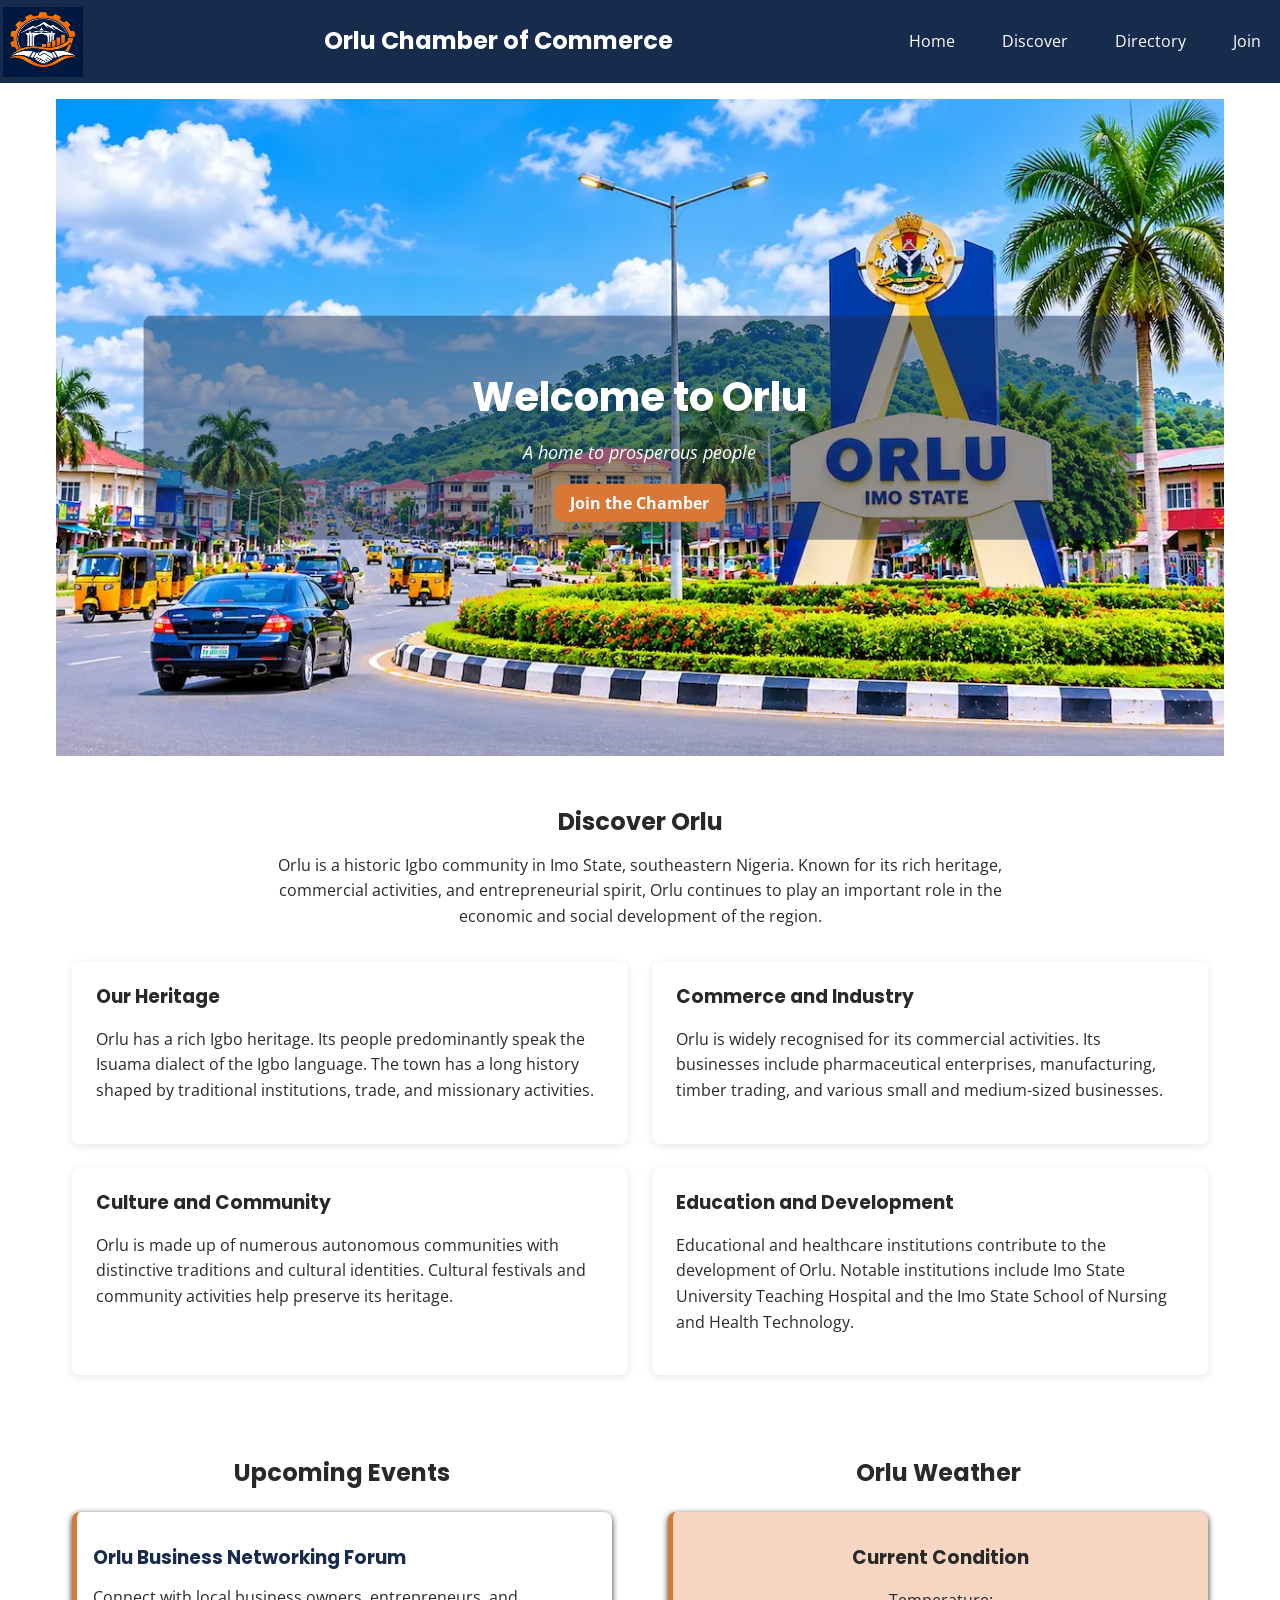
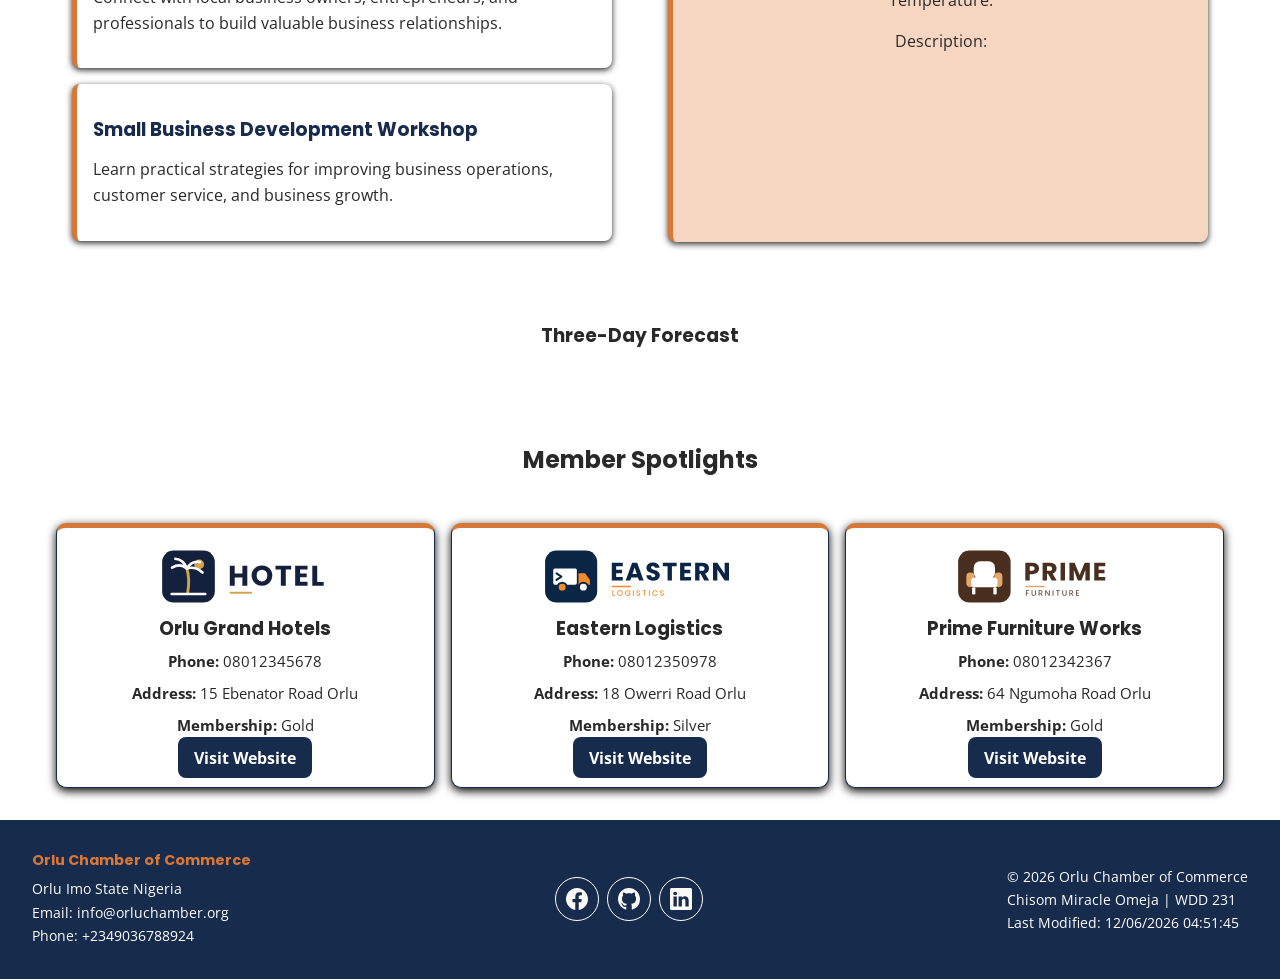
==== chamber/index.html @ d93dd137 "home page - Chamber of Commerce" ====
<!DOCTYPE html>
<html lang="en">

<head>
    <meta charset="UTF-8">
    <meta name="viewport" content="width=device-width, initial-scale=1.0">

    <title>Orlu Chamber of Commerce | Business Directory</title>

    <meta name="description"
        content="Explore the Orlu Chamber of Commerce business directory to discover local businesses, services and business opportunities in Orlu, Imo State, Nigeria.">

    <meta name="author" content="Chisom Miracle Omeja">

    <link rel="icon" href="favicon.ico">

    <meta property="og:title" content="Orlu Chamber of Commerce | Business Directory">
    <meta property="og:description"
        content="Discover businesses, services and business opportunities in Orlu, Imo State, Nigeria.">
    <meta property="og:image" content="https://miraclechisomomeja-lgtm.github.io/wdd231/chamber/images/og-image.jpg">
    <meta property="og:url" content="https://miraclechisomomeja-lgtm.github.io/wdd231/chamber/directory.html">
    <meta property="og:type" content="website">


    <link rel="preconnect" href="https://fonts.googleapis.com">
    <link rel="preconnect" href="https://fonts.gstatic.com" crossorigin>
    <link
        href="https://fonts.googleapis.com/css2?family=Open+Sans:wght@400;700&family=Poppins:wght@600;700&display=swap"
        rel="stylesheet">


    <link rel="stylesheet" href="styles/normalize.css">
    <link rel="stylesheet" href="styles/small.css">
    <link rel="stylesheet" href="styles/larger.css">
    <script src="scripts/last-modified.js" defer></script>
    <script src="scripts/navigation.js" defer></script>
    <script src="scripts/weather.js" defer></script>
    <script src="scripts/spotlights.js" defer></script>
</head>

<body>
    <header>
        <img src="images/logo.webp" alt="Site logo" width="80" height="70">

        <p class="site-name">Orlu Chamber of Commerce</p>
        <button id="ham-btn" class="hamburger" aria-label="Open navigation menu" aria-expanded="false">
            ☰
        </button>
        <nav id="nav-bar">
            <a href="index.html">Home</a>
            <a href="discovery.html">Discover</a>
            <a href="directory.html">Directory</a>
            <a href="join.html">Join</a>
        </nav>

    </header>


    <main>

        <section id="hero">
            <img src="images/orlu-imo-2.webp" alt="A view of Orlu, Imo State Nigeria">
            <div class="hero-content">
                <h2>Welcome to Orlu</h2>
                <p><em>A home to prosperous people</em></p>
                <a href="join.html">Join the Chamber</a>

            </div>
        </section>

        <section id="discover-orlu">
            <h2>Discover Orlu</h2>

            <p>
                Orlu is a historic Igbo community in Imo State,
                southeastern Nigeria. Known for its rich heritage,
                commercial activities, and entrepreneurial spirit,
                Orlu continues to play an important role in the
                economic and social development of the region.
            </p>

            <div class="community-info">

                <article>
                    <h3>Our Heritage</h3>
                    <p>
                        Orlu has a rich Igbo heritage. Its people
                        predominantly speak the Isuama dialect of
                        the Igbo language. The town has a long
                        history shaped by traditional institutions,
                        trade, and missionary activities.
                    </p>
                </article>

                <article>
                    <h3>Commerce and Industry</h3>
                    <p>
                        Orlu is widely recognised for its commercial
                        activities. Its businesses include
                        pharmaceutical enterprises, manufacturing,
                        timber trading, and various small and
                        medium-sized businesses.
                    </p>
                </article>

                <article>
                    <h3>Culture and Community</h3>
                    <p>
                        Orlu is made up of numerous autonomous
                        communities with distinctive traditions
                        and cultural identities. Cultural festivals
                        and community activities help preserve
                        its heritage.
                    </p>
                </article>

                <article>
                    <h3>Education and Development</h3>
                    <p>
                        Educational and healthcare institutions
                        contribute to the development of Orlu.
                        Notable institutions include Imo State
                        University Teaching Hospital and the
                        Imo State School of Nursing and Health
                        Technology.
                    </p>
                </article>

            </div>
        </section>


        <div class="home-info">
            <section id="events">
                <h2>Upcoming Events</h2>
                <div class="event-container">
                    <article class="event-card">
                        <h3>Orlu Business Networking Forum</h3>
                        <p>Connect with local business owners, entrepreneurs, and
                            professionals to build valuable business relationships.</p>
                    </article>
                    <article class="event-card">
                        <h3>Small Business Development Workshop</h3>
                        <p>Learn practical strategies for improving business operations,
                            customer service, and business growth.</p>
                    </article>
                </div>
            </section>


            <section id="weather">
                <h2>Orlu Weather</h2>
                <div id="current-weather">
                    <h3>Current Condition</h3>
                    <p>Temperature: <span id="current-temp"></span></p>
                    <p>Description: <span id="weather-description"></span></p>
                    <img id="weather-icon" src="" alt="">
                </div>

            </section>

        </div>
        <div id="weather-forecast">
            <h3>Three-Day Forecast</h3>
        </div>

        <section id="spotlights">
            <h2>Member Spotlights</h2>
            <div id="spotlight-container">

            </div>
        </section>
    </main>

    <footer>
        <div class="contact">
            <h2>Orlu Chamber of Commerce</h2>
            <p>Orlu Imo State Nigeria</p>
            <p>Email: info@orluchamber.org</p>
            <p>Phone: +2349036788924</p>

        </div>
        <div class="social">
            <a href="https://m.facebook.com" target="_blank" rel="noopener"><img src="images/facebook.svg"
                    alt="Facebook" width="16" height="16"></a>
            <a href="https://github.com/miraclechisomomeja-lgtm" target="_blank" rel="noopener"><img
                    src="images/github.svg" alt="Github" width="16" height="16"></a>
            <a href="https://www.linkedin.com/in/miraclechisomomeja" target="_blank" rel="noopener"><img
                    src="images/linkedin.svg" alt="Linkedin" width="16" height="16"></a>
        </div>
        <div class="development">
            <p>&copy; <span id="currentyear"></span> Orlu Chamber of Commerce</p>
            <p>Chisom Miracle Omeja | WDD 231</p>
            <p>Last Modified: <span id="lastModified"></span></p>
        </div>

    </footer>
</body>

</html>
---- chamber/styles/small.css ----
:root {
    --primary-color: #172B4D;
    --secondary-color: #D97736;
    --secondary-dark: #A94F18;
    --secondary-light: #f7d6c1;
    --background-color: #ffffff;
    --background-color-2: #ddd;
    --border-color: #ddd;
    --text-color: #292929;
}

* {
    box-sizing: border-box;
}

body {
    font-family: "Open Sans", Arial, sans-serif;
    background-color: var(--background-color);
    color: var(--text-color);
    line-height: 1.6;
}

header {
    display: grid;
    grid-template-columns: 64px 1fr 44px;
    align-items: end;
    padding: 0.2rem;
    background-color: var(--primary-color);
    color: var(--background-color);
    text-align: center;
}

header .site-name {
    margin: 0;
    font-size: 1.5rem;
    font-weight: 700;
    padding: 24px;
}

header img {
    width: 80px;
}

h1,
h2,
h3,
header .site-name {
    font-family: "Poppins", Arial, sans-serif;
    line-height: 1.2;
}

.hamburger {
    display: block;
    background: none;
    padding: 24px 5px;
    border: none;
    color: var(--background-color);
    cursor: pointer;
    font-size: 2rem;
    font-weight: bold;
}

nav a {
    display: block;
    color: var(--background-color);
    text-decoration: none;
    padding: 0.75rem 1rem;
    text-align: center;
    border-radius: 4px;
    transition: background-color 0.3s ease;
}

nav a:hover {
    background-color: var(--secondary-dark);
}

nav {
    display: none;
}

nav.show {
    display: block;
    grid-column: 1/-1;
    width: auto;
    margin: 0;
    padding: 0;
    background-color: var(--primary-color);
    padding: 1rem;

}

nav.show a {
    display: block;
    width: 100%;
    padding: 0.9rem 1.5rem;
    border-radius: 0;
    text-align: left;
}


main {
    max-width: 900px;
    margin: 0 auto;
    padding: 1rem;
}

header,
footer {
    max-width: 100%;
}

main h1 {
    font-size: 1.5rem;
    text-align: center;
    color: var(--primary-color);
}

.menu button {
    background-color: var(--primary-color);
    color: var(--background-color);
    border: none;
    padding: 0.7rem 1.2rem;
    cursor: pointer;
    border-radius: 5px;
    transition: background-color 0.3s ease;
}

.menu {
    display: flex;
    justify-content: center;
    gap: 1rem;
    margin-top: 1rem;
}

.menu button:hover {
    background-color: var(--secondary-dark);
}

.business-card {
    width: 400px;
    background-color: var(--background-color);
    border: 1px solid var(--primary-color);
    border-radius: 10px;
    border-top: 5px solid var(--secondary-color);
    overflow: hidden;
    padding: 1rem;
    margin: 0 auto;
    margin-bottom: 1rem;
    margin-top: 1.5rem;
    text-align: center;
    box-shadow: 0 3px 10px #000;
    transition: transform 0.3s ease, box-shadow 0.3s ease;
}

.business-card h3 {
    color: var(--primary-color);
    margin-top: 0.5rem;

}

.business-card img {
    width: 200px;
    height: auto;
    border-radius: 5px;
    object-fit: contain;
    display: block;
    margin: 0 auto;
}

.business-card p {
    margin: 0.5rem 0;
    text-align: center;
    font-size: 0.95rem;

}


.business-card a {
    background-color: var(--primary-color);
    color: var(--background-color);
    text-decoration: none;
    padding: 0.4rem 1rem;
    border-radius: 8px;
    margin: 0 auto;
    font-weight: 700;

}

.business-card a:hover {
    background-color: var(--secondary-dark);
}

.grid {
    display: grid;
    grid-template-columns: 1fr;
    gap: 1rem;
}

.list {
    display: flex;
    flex-direction: column;
    gap: 0;
}

.list .business-card {
    width: 100%;
    display: grid;
    grid-template-columns: 1.5fr 1.5fr 1fr 1fr;
    align-items: center;
    gap: 1rem;
    padding: 1rem;
    margin: 0;
    margin-top: 2rem;
    border: 1px solid var(--background-color-2);
    border-radius: 0;
    text-align: left;

}

.list .business-card:nth-child(even) {
    background-color: var(--background-color-2);
}

.list .business-image {
    display: none;
}

.list .business-info {
    display: contents;
}

.list .business-info h3,
.list .business-info p,
.list .business-info a {
    margin: 0 auto;
    overflow-wrap: anywhere;
}

footer {
    display: flex;
    flex-direction: column;
    background-color: var(--primary-color);
    color: var(--background-color);
    text-align: center;
    padding: 1.5rem 1rem;
    margin-top: 2rem;
}

footer p,
footer h2 {
    margin: 0;
    font-size: 0.9rem;
    text-align: left;
}

footer h2 {
    color: var(--secondary-color);
    margin-bottom: 0.5rem;
}

.social {
    display: flex;
    justify-content: center;
    column-gap: 8px;
    margin-bottom: 1rem;
    margin: 20px auto;
    border-radius: 5px;
}

.social a {
    display: flex;
    justify-content: center;
    align-items: center;
    border: var(--background-color) solid 1px;
    width: 44px;
    height: 44px;
    border-radius: 22px;
}

.social a:hover {
    background-color: var(--secondary-dark);
}

.social img {
    width: 22px;
    height: 22px;
}


#members-cards {
    min-height: 100vh;
}

#hero {
    position: relative;
    overflow: hidden;
}

#hero img {
    display: block;
    width: 100%;
    height: auto;
    object-fit: cover;
}



.hero-content {
    position: absolute;
    top: 50%;
    left: 50%;
    transform: translate(-50%, -50%);
    width: 85%;
    padding: 1.5rem;
    box-sizing: border-box;
    text-align: center;
    color: var(--background-color);
    background-color: rgba(23, 43, 77, 0.45);
    border-radius: 8px;
}

.hero-content p {
    font-size: 1.1rem;
    margin-bottom: 1.5rem;
}

.hero-content a {
    background-color: var(--secondary-color);
    color: var(--background-color);
    text-decoration: none;
    font-weight: bold;
    padding: .5rem 1rem;
    border-radius: 8px;
}

.hero-content a:hover {
    background-color: var(--secondary-dark);
}

.hero-content h2 {
    font-size: 2.5rem;
    margin-bottom: 0.2rem;
}

#spotlight-container {
    display: grid;
    grid-template-columns: 1fr;
    gap: 1rem;
}

#spotlight-container article {
    background-color: var(--background-color);
    border: 1px solid var(--primary-color);
    border-radius: 10px;
    border-top: 5px solid var(--secondary-color);
    overflow: hidden;
    padding: 1rem;
    margin-bottom: 1rem;
    margin-top: 1.5rem;
    text-align: center;
    box-shadow: 0 3px 10px #000;
    transition: transform 0.3s ease, box-shadow 0.3s ease;
}

#spotlight-container article:hover {
    transform: translateY(-5px);
}

#spotlight-container article p {
    margin: 0.5rem 0;
    text-align: center;
    font-size: 0.95rem;

}

#spotlight-container article h3 {
    margin: 0.5rem 0;
}

#spotlight-container img {
    width: 200px;
    height: auto;
    aspect-ratio: 3 / 1;
    border-radius: 5px;
    object-fit: contain;
    display: block;
    margin: 0 auto;
}

#spotlight-container a {
    display: inline;
    background-color: var(--primary-color);
    color: var(--background-color);
    padding: 0.6rem 1rem;
    margin-top: 0.5rem;
    border-radius: 8px;
    font-weight: 700;
    text-decoration: none;
}

#spotlight-container a:hover {
    background-color: var(--secondary-dark);
}

#events,
#weather,
#spotlight {
    padding: 2rem 1rem;
    margin-bottom: 1rem;
}

#events h2,
#weather h2,
#spotlights h2 {
    text-align: center;
    margin-bottom: 1.5rem;
}

#events article {
    background-color: var(--background-color);
    padding: 1rem;
    border-radius: 8px;
    border-left: 5px solid var(--secondary-color);
    margin-bottom: 1rem;
    box-shadow: 0 2px 6px;
}

#events article h3 {
    color: var(--primary-color);
    margin-bottom: 0.5rem;
}

#weather {
    margin-top: -5.5rem;
}

#current-weather {
    background-color: var(--secondary-light);
    padding: 1rem;
    box-shadow: 0 2px 6px;
    border-left: 5px solid var(--secondary-color);
    border-radius: 8px;
    text-align: center;
    margin-bottom: 1rem;
}

#weather-forecast {
    display: grid;
    grid-template-columns: 1fr;
    gap: 1rem;
    margin-top: -2rem;
}

#weather-forecast h3 {
    text-align: center;
}

#weather-forecast div {
    background-color: var(--background-color);
    padding: 1rem;
    box-shadow: 0 2px 6px;
    border-left: 5px solid var(--secondary-color);
    border-radius: 8px;
    text-align: center;
}

.home-info {
    display: grid;
    grid-template-columns: 1fr;
    gap: 1.5rem;
}

/* Discover Orlu Section */
#discover-orlu {
    padding: 2rem 1rem;
    background-color: var(--background);
}

#discover-orlu > h2 {
    text-align: center;
    color: var(--primary);
    margin-bottom: 1rem;
}

#discover-orlu > p {
    max-width: 800px;
    margin: 0 auto 2rem;
    text-align: center;
    line-height: 1.6;
}

.community-info {
    display: grid;
    grid-template-columns: 1fr;
    gap: 1.5rem;
}

.community-info article {
    background-color: white;
    padding: 1.5rem;
    border-left: 5px solid var(--secondary);
    border-radius: 8px;
    box-shadow: 0 2px 8px rgba(0, 0, 0, 0.1);
}

.community-info h3 {
    color: var(--primary);
    margin-top: 0;
}

.community-info p {
    line-height: 1.6;
}
---- chamber/styles/larger.css ----
@media screen and (min-width: 768px) {

    header {
        grid-template-columns: 64px 1fr;
    }

    nav,
    nav.show {
        grid-column: 1/-1;
        display: flex;
        flex-direction: row;
        justify-content: center;
    }

    .hamburger {
        display: none;
    }

    .grid {
        display: grid;
        grid-template-columns: repeat(2, 1fr);

    }

    main h1 {
        text-align: left;
        font-size: 1.5rem;
    }

    .community-info {
        grid-template-columns: repeat(2, 1fr);
    }

    footer {
        align-items: center;
        flex-direction: row;
        justify-content: space-between;
        padding: 2rem;

    }
}

@media screen and (min-width: 1024px) {

    header,
    main,
    nav,
    footer {
        max-width: 1200px;
        margin: 0 auto;
    }

    .grid {
        display: grid;
        grid-template-columns: repeat(3, 1fr);
    }

    main h1 {
        text-align: left;
        font-size: 1.5rem;
    }


    header {
        display: grid;
        grid-template-columns: 100px 1fr auto;
        align-items: center;
        gap: 15px;

    }

    header img {
        grid-column: 1;
    }

    .site-name {
        grid-column: 2;
        text-align: center;
    }

    nav {
        grid-column: 3;
        display: flex;
        align-items: center;
        justify-self: end;
        gap: 15px;
    }

    .business-card {
        width: 100%;
    }

    #weather-forecast {
        grid-template-columns: repeat(3, 1fr);
        margin-bottom: 5rem;
    }

    #weather-forecast h3 {
        grid-column: 1/4;
    }

    #spotlight-container {
        grid-template-columns: repeat(3, 1fr);
    }


    #weather {
        margin-top: 0;
    }

    #current-weather {
        height: 330px;
    }

    .home-info {
        grid-template-columns: 1fr 1fr;
        align-items: stretch;
        margin-bottom: 2rem;

    }

    .home-info>section {
        height: 100%;
        box-sizing: border-box;
    }

    .community-info {
        grid-template-columns: repeat(2, 1fr);
    }

    header,
    footer {
        max-width: 100%;
    }

    footer {
        align-items: center;
        flex-direction: row;
        justify-content: space-between;
        padding: 2rem;

    }
}

@media screen and (min-width: 1440px) {

    main {
        max-width: 1300px;
    }
}
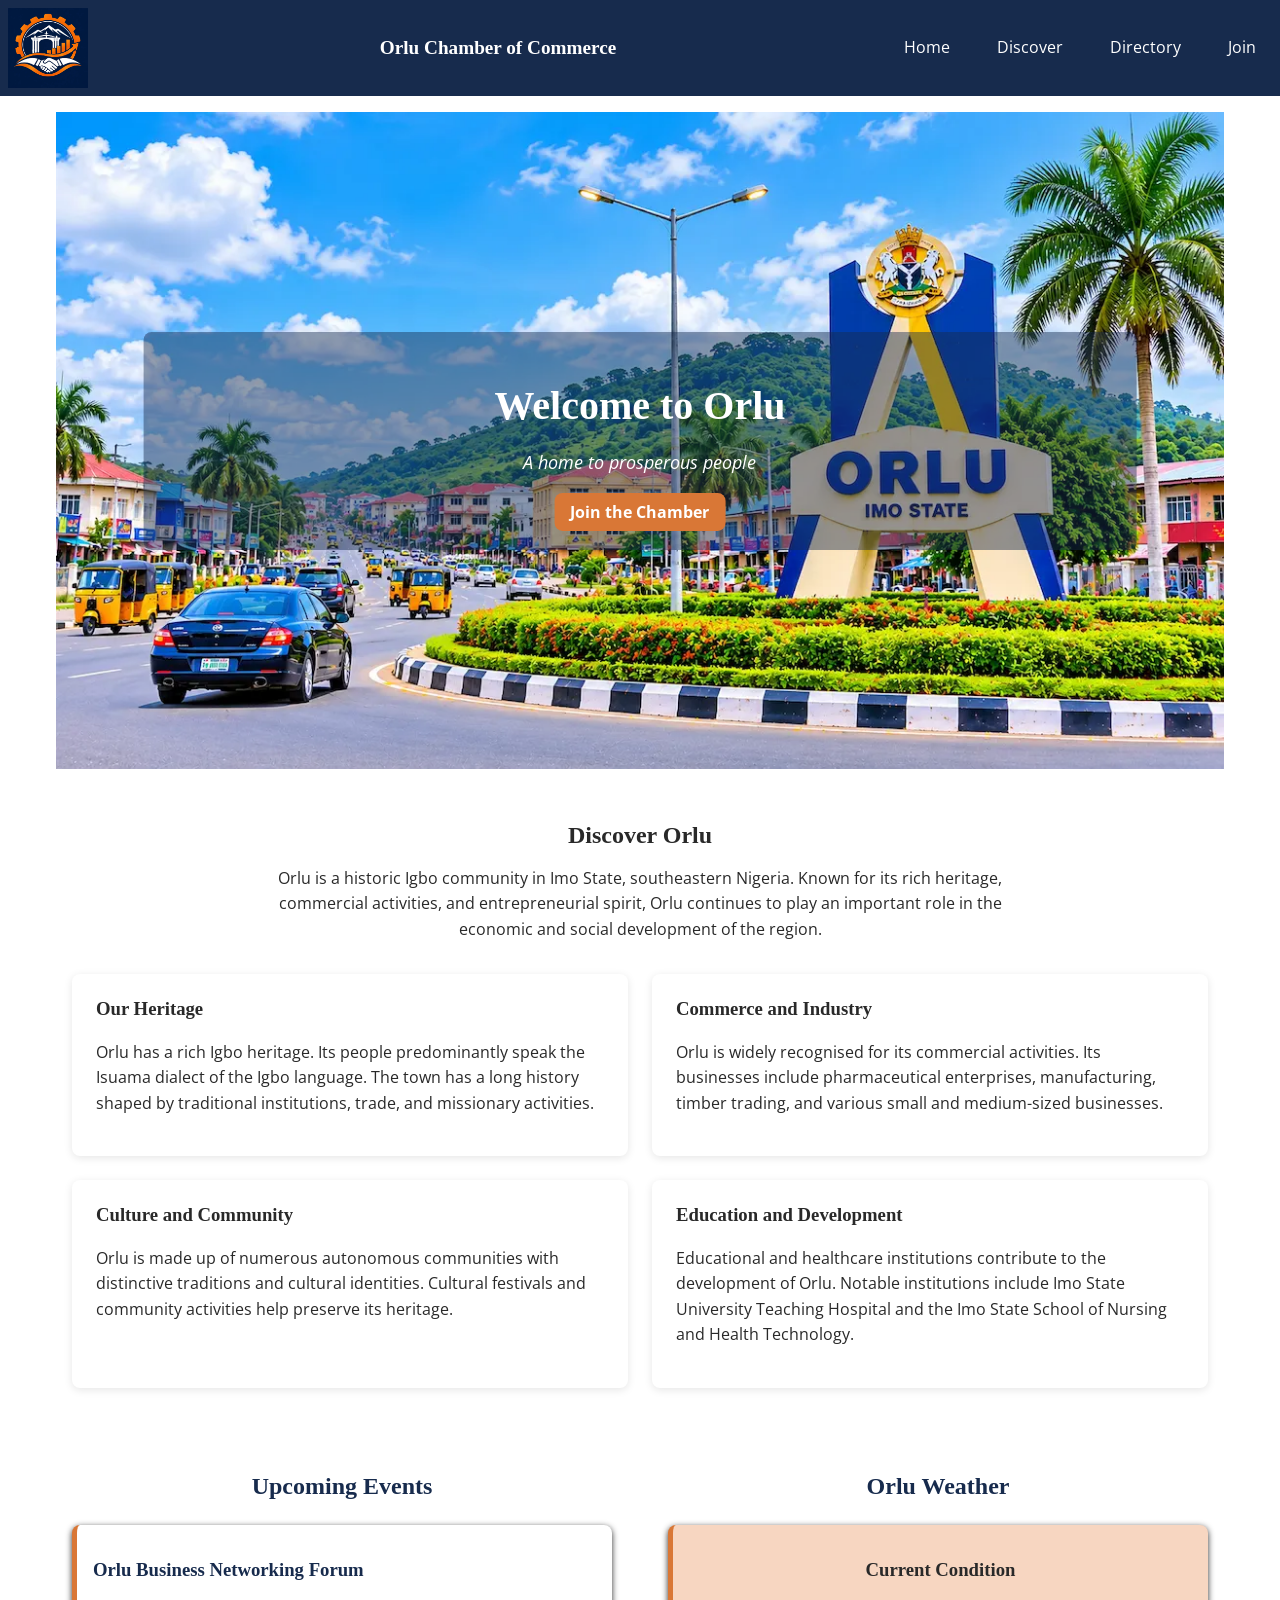
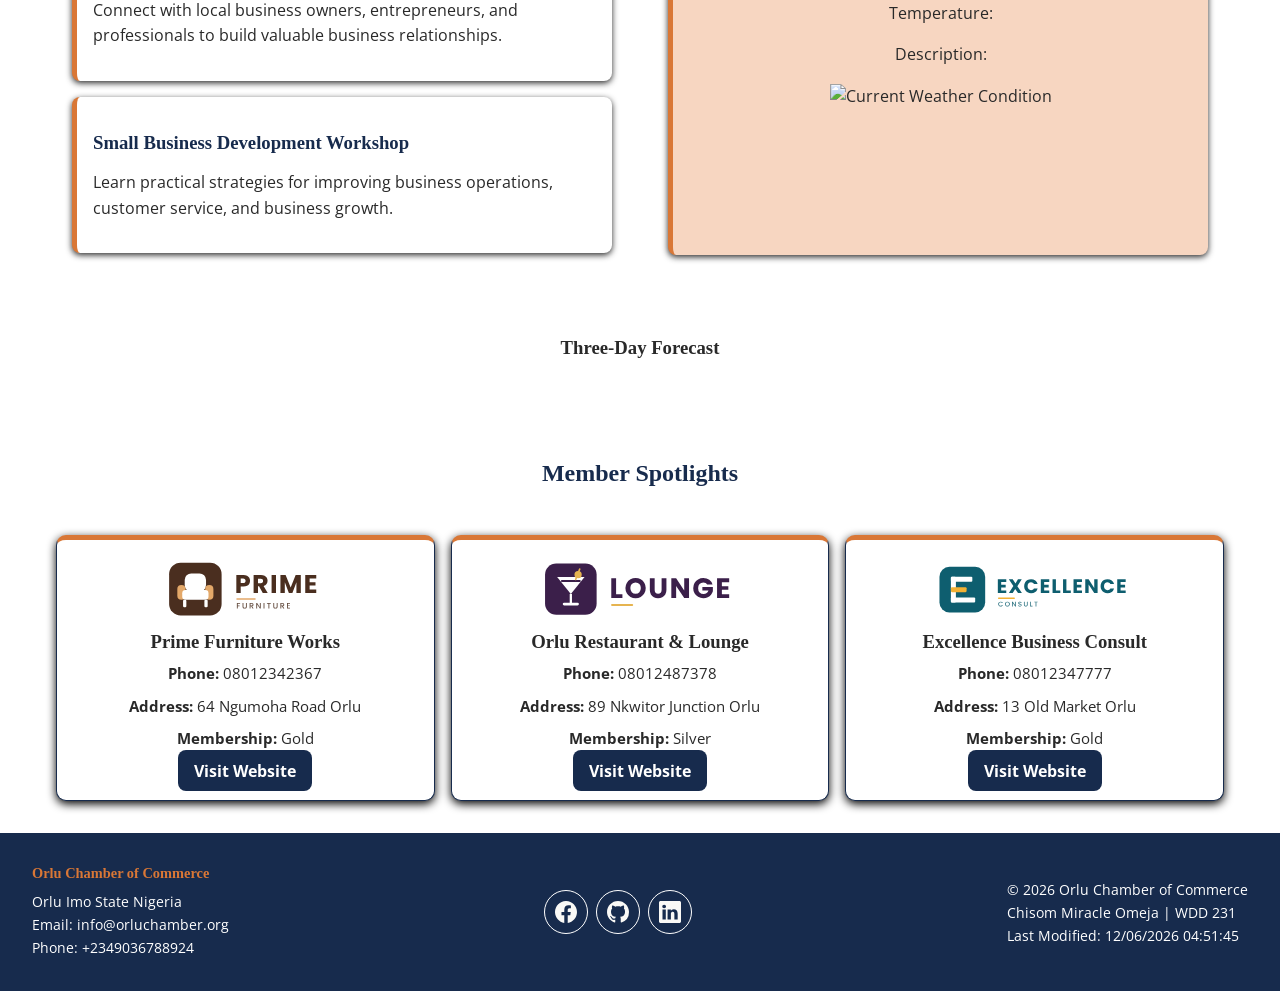
==== commit a7d67606: "Week 2 Home page,  Chamber of Commerce" ====
--- a/chamber/index.html
+++ b/chamber/index.html
@@ -61,7 +61,7 @@
         <section id="hero">
             <img src="images/orlu-imo-2.webp" alt="A view of Orlu, Imo State Nigeria">
             <div class="hero-content">
-                <h2>Welcome to Orlu</h2>
+                <h1>Welcome to Orlu</h1>
                 <p><em>A home to prosperous people</em></p>
                 <a href="join.html">Join the Chamber</a>
 
@@ -95,8 +95,7 @@
                 <article>
                     <h3>Commerce and Industry</h3>
                     <p>
-                        Orlu is widely recognised for its commercial
-                        activities. Its businesses include
+                        Orlu is widely recognised for its commercial activities. Its businesses include
                         pharmaceutical enterprises, manufacturing,
                         timber trading, and various small and
                         medium-sized businesses.
@@ -154,7 +153,8 @@
                     <h3>Current Condition</h3>
                     <p>Temperature: <span id="current-temp"></span></p>
                     <p>Description: <span id="weather-description"></span></p>
-                    <img id="weather-icon" src="" alt="">
+                    <img id="weather-icon" src="https://openweathermap.org/img/wn/01d@2x.png"
+                        alt="Current Weather Condition">
                 </div>
 
             </section>
--- a/chamber/styles/small.css
+++ b/chamber/styles/small.css
@@ -22,9 +22,9 @@
 
 header {
     display: grid;
-    grid-template-columns: 64px 1fr 44px;
-    align-items: end;
-    padding: 0.2rem;
+    grid-template-columns: 50px minmax(0, 1fr) 44px;
+    align-items: center;
+    padding: 0.5rem;
     background-color: var(--primary-color);
     color: var(--background-color);
     text-align: center;
@@ -32,31 +32,34 @@
 
 header .site-name {
     margin: 0;
-    font-size: 1.5rem;
+    font-size: 1.2rem;
     font-weight: 700;
-    padding: 24px;
+    padding: 0.5rem;
+    overflow-wrap: break-word;
 }
 
 header img {
-    width: 80px;
+    width: 45px;
+    max-width: 100%;
+    height: auto;
 }
 
 h1,
 h2,
 h3,
 header .site-name {
-    font-family: "Poppins", Arial, sans-serif;
+    font-family: "Roboto";
     line-height: 1.2;
 }
 
 .hamburger {
     display: block;
     background: none;
-    padding: 24px 5px;
+    padding: 0.5rem;
     border: none;
     color: var(--background-color);
     cursor: pointer;
-    font-size: 2rem;
+    font-size: 1.7rem;
     font-weight: bold;
 }
 
@@ -109,7 +112,7 @@
     max-width: 100%;
 }
 
-main h1 {
+main h2 {
     font-size: 1.5rem;
     text-align: center;
     color: var(--primary-color);
@@ -137,7 +140,8 @@
 }
 
 .business-card {
-    width: 400px;
+    width: 100%;
+    max-width: 400px;
     background-color: var(--background-color);
     border: 1px solid var(--primary-color);
     border-radius: 10px;
@@ -203,7 +207,7 @@
 }
 
 .list .business-card {
-    width: 100%;
+    max-width: 100%;
     display: grid;
     grid-template-columns: 1.5fr 1.5fr 1fr 1fr;
     align-items: center;
@@ -239,11 +243,13 @@
 footer {
     display: flex;
     flex-direction: column;
+    width: 100%;
     background-color: var(--primary-color);
     color: var(--background-color);
     text-align: center;
     padding: 1.5rem 1rem;
     margin-top: 2rem;
+    overflow-wrap: anywhere;
 }
 
 footer p,
@@ -337,7 +343,7 @@
     background-color: var(--secondary-dark);
 }
 
-.hero-content h2 {
+.hero-content h1 {
     font-size: 2.5rem;
     margin-bottom: 0.2rem;
 }
@@ -476,13 +482,13 @@
     background-color: var(--background);
 }
 
-#discover-orlu > h2 {
+#discover-orlu>h2 {
     text-align: center;
     color: var(--primary);
     margin-bottom: 1rem;
 }
 
-#discover-orlu > p {
+#discover-orlu>p {
     max-width: 800px;
     margin: 0 auto 2rem;
     text-align: center;
@@ -510,4 +516,4 @@
 
 .community-info p {
     line-height: 1.6;
-}
+}
--- a/chamber/styles/larger.css
+++ b/chamber/styles/larger.css
@@ -1,7 +1,19 @@
+@media screen and (max-width: 599px) {
+    .list .business-card {
+        grid-template-columns: 1fr;
+    }
+
+}
+
 @media screen and (min-width: 768px) {
 
     header {
-        grid-template-columns: 64px 1fr;
+        grid-template-columns: 50px minmax(0, 1fr);
+    }
+
+    header img {
+        width: 80px;
+        max-width: 100%;
     }
 
     nav,
@@ -23,7 +35,7 @@
     }
 
     main h1 {
-        text-align: left;
+        text-align: center;
         font-size: 1.5rem;
     }
 
@@ -56,7 +68,7 @@
     }
 
     main h1 {
-        text-align: left;
+        text-align: center;
         font-size: 1.5rem;
     }
 
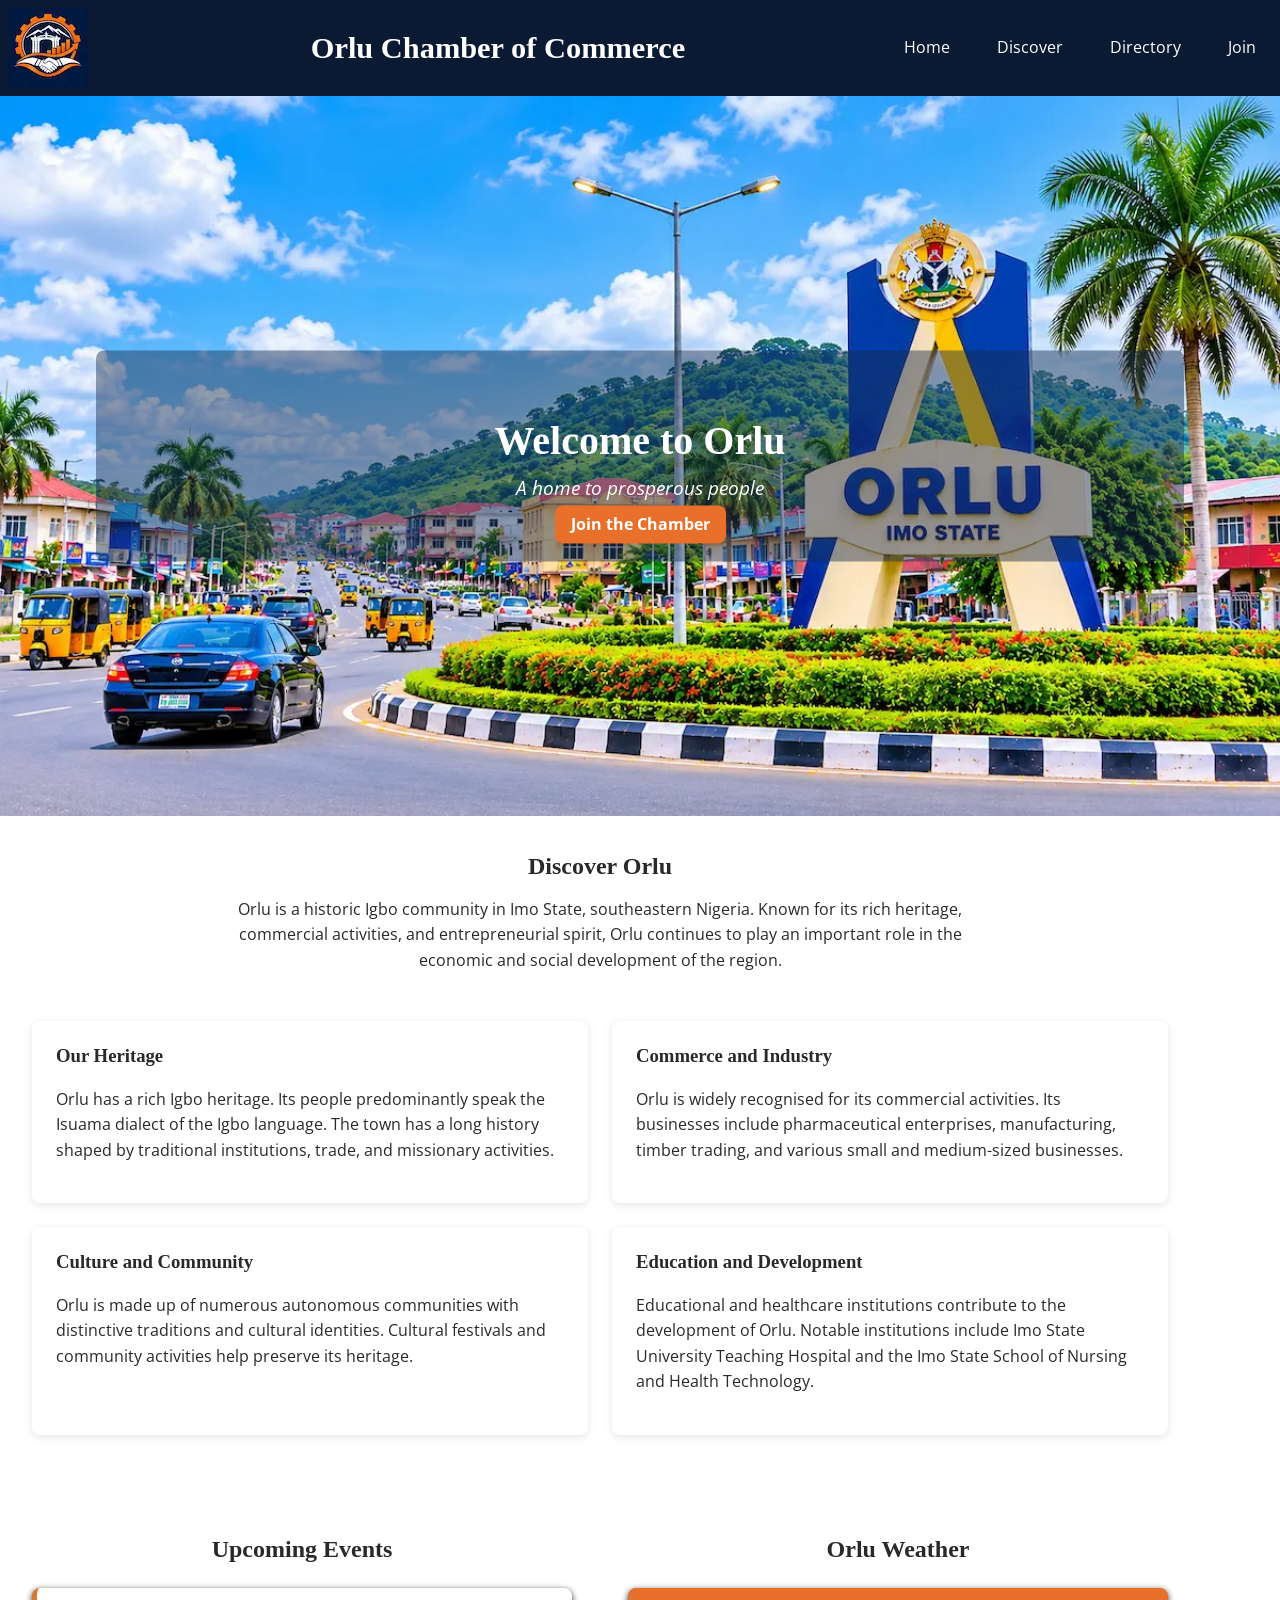
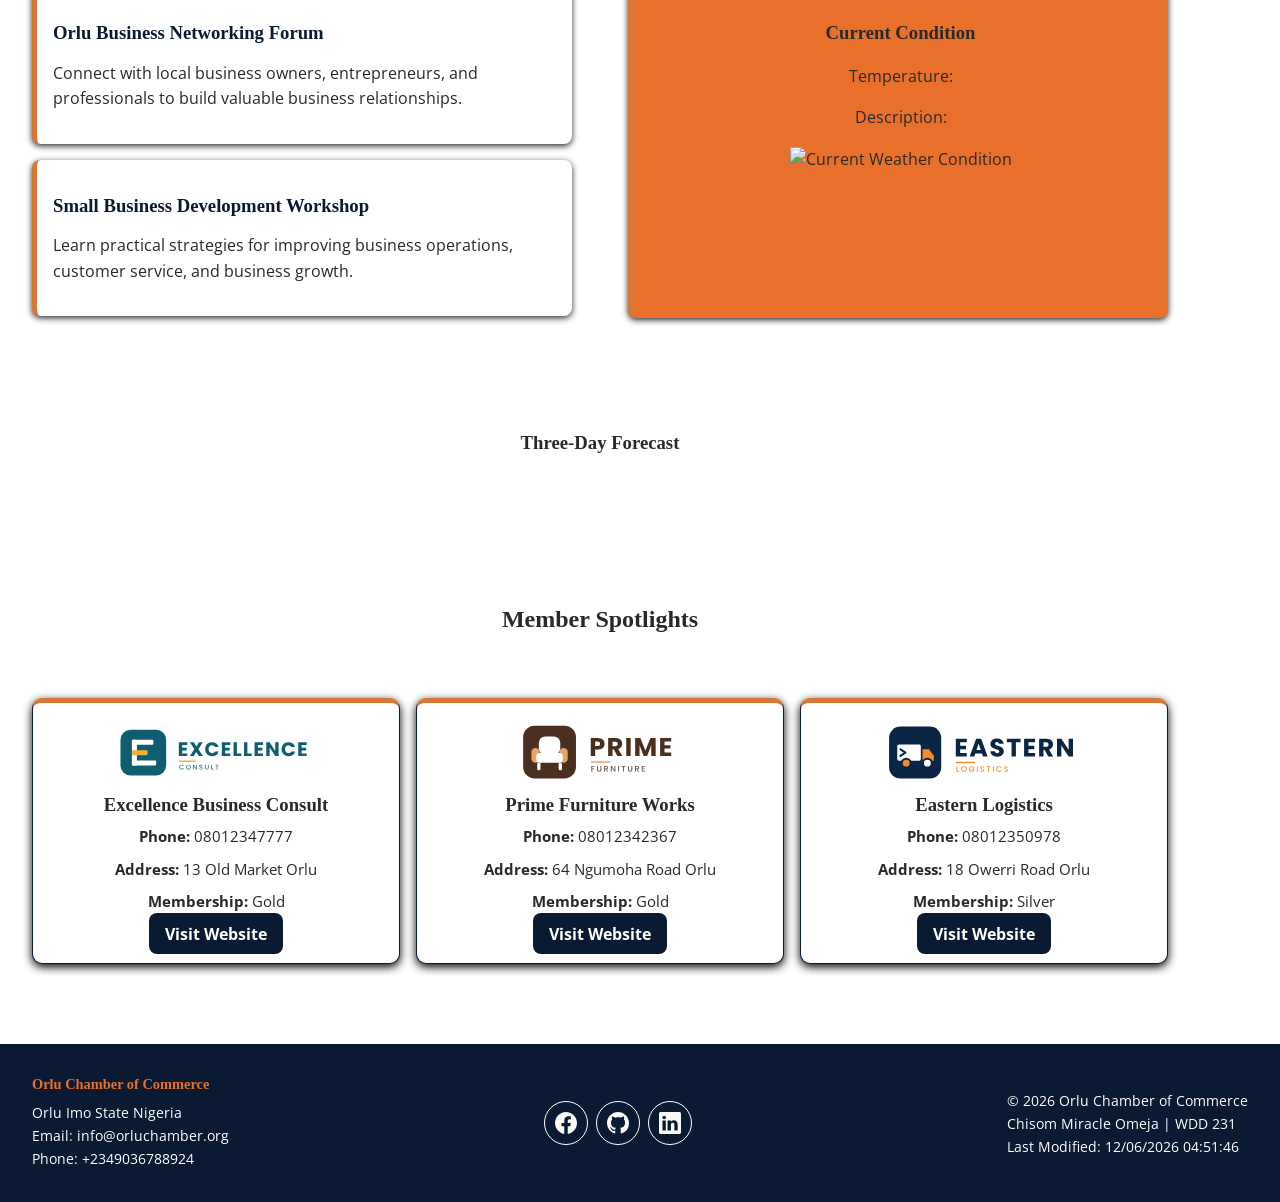
==== commit a9808646: "Chamber of Commerce -  Join" ====
--- a/chamber/index.html
+++ b/chamber/index.html
@@ -32,6 +32,7 @@
     <link rel="stylesheet" href="styles/normalize.css">
     <link rel="stylesheet" href="styles/small.css">
     <link rel="stylesheet" href="styles/larger.css">
+
     <script src="scripts/last-modified.js" defer></script>
     <script src="scripts/navigation.js" defer></script>
     <script src="scripts/weather.js" defer></script>
@@ -59,7 +60,7 @@
     <main>
 
         <section id="hero">
-            <img src="images/orlu-imo-2.webp" alt="A view of Orlu, Imo State Nigeria">
+            <img src="images/orlu-image.webp" alt="A view of Orlu, Imo State Nigeria" fetchpriority="high">
             <div class="hero-content">
                 <h1>Welcome to Orlu</h1>
                 <p><em>A home to prosperous people</em></p>
--- a/chamber/styles/small.css
+++ b/chamber/styles/small.css
@@ -1,8 +1,8 @@
 :root {
-    --primary-color: #172B4D;
+    --primary-color: #0a1a33;
     --secondary-color: #D97736;
     --secondary-dark: #A94F18;
-    --secondary-light: #f7d6c1;
+    --secondary-light: #e8702a;
     --background-color: #ffffff;
     --background-color-2: #ddd;
     --border-color: #ddd;
@@ -100,10 +100,19 @@
     text-align: left;
 }
 
-
 main {
-    max-width: 900px;
+    max-width: none;
     margin: 0 auto;
+
+}
+
+main #discover-orlu,
+.community-info,
+.home-info,
+#weather,
+#weather-forecast,
+#spotlights {
+    max-width: 1200px;
     padding: 1rem;
 }
 
@@ -112,11 +121,13 @@
     max-width: 100%;
 }
 
-main h2 {
-    font-size: 1.5rem;
-    text-align: center;
+main h1 {
+    margin-bottom: 2rem;
+    padding: 1rem;
+    text-align: left;
     color: var(--primary-color);
 }
+
 
 .menu button {
     background-color: var(--primary-color);
@@ -207,13 +218,13 @@
 }
 
 .list .business-card {
-    max-width: 100%;
+    max-width: 90%;
     display: grid;
     grid-template-columns: 1.5fr 1.5fr 1fr 1fr;
     align-items: center;
     gap: 1rem;
     padding: 1rem;
-    margin: 0;
+    margin: 0 auto;
     margin-top: 2rem;
     border: 1px solid var(--background-color-2);
     border-radius: 0;
@@ -260,7 +271,7 @@
 }
 
 footer h2 {
-    color: var(--secondary-color);
+    color: var(--secondary-light);
     margin-bottom: 0.5rem;
 }
 
@@ -307,6 +318,17 @@
     width: 100%;
     height: auto;
     object-fit: cover;
+    animation: heroZoom 2s ease-out;
+}
+
+@keyframes heroZoom {
+    from {
+        transform: scale(1.08);
+    }
+
+    to {
+        transform: scale(1);
+    }
 }
 
 
@@ -323,15 +345,35 @@
     color: var(--background-color);
     background-color: rgba(23, 43, 77, 0.45);
     border-radius: 8px;
+    animation: heroTextEntrance 1.5s ease-out;
+}
+
+@keyframes heroTextEntrance {
+    from {
+        opacity: 0;
+        transform: translate(-50%, -35%);
+    }
+
+    to {
+        opacity: 1;
+        transform: translate(-50%, -50%);
+    }
+}
+
+.hero-content h1 {
+    text-align: center;
+    color: var(--background-color);
+    margin-bottom: 0;
 }
 
 .hero-content p {
-    font-size: 1.1rem;
-    margin-bottom: 1.5rem;
+    font-size: 1.2rem;
+    margin-bottom: 0.5rem;
+    margin-top: -0.5rem;
 }
 
 .hero-content a {
-    background-color: var(--secondary-color);
+    background-color: var(--secondary-light);
     color: var(--background-color);
     text-decoration: none;
     font-weight: bold;
@@ -343,15 +385,12 @@
     background-color: var(--secondary-dark);
 }
 
-.hero-content h1 {
-    font-size: 2.5rem;
-    margin-bottom: 0.2rem;
-}
 
 #spotlight-container {
     display: grid;
     grid-template-columns: 1fr;
     gap: 1rem;
+    padding: 1rem;
 }
 
 #spotlight-container article {
@@ -455,6 +494,7 @@
     grid-template-columns: 1fr;
     gap: 1rem;
     margin-top: -2rem;
+    padding: 1rem;
 }
 
 #weather-forecast h3 {
@@ -516,4 +556,183 @@
 
 .community-info p {
     line-height: 1.6;
+}
+
+
+
+
+/* Join Page */
+.join-page {
+    max-width: 1100px;
+    margin: 0 auto;
+    padding: 1rem;
+}
+
+.join-page h1 {
+    text-align: center;
+}
+
+.join-page h1,
+.join-page h2 {
+    color: #172B4D;
+}
+
+.join-page form {
+    display: flex;
+    flex-direction: column;
+    gap: 1rem;
+    margin-bottom: 2rem;
+}
+
+.join-page form label {
+    display: flex;
+    flex-direction: column;
+    gap: 0.4rem;
+    font-weight: 600;
+}
+
+.join-page input,
+.join-page select,
+.join-page textarea {
+    width: 100%;
+    padding: 0.8rem;
+    border: 1px solid #aaa;
+    border-radius: 5px;
+    font: inherit;
+}
+
+.join-page textarea {
+    min-height: 120px;
+    resize: vertical;
+}
+
+.join-page input[type="submit"] {
+    background-color: #172B4D;
+    color: white;
+    border: none;
+    cursor: pointer;
+    font-weight: bold;
+}
+
+.join-page input[type="submit"]:hover {
+    background-color: #D97736;
+}
+
+.membership-cards {
+    display: grid;
+    grid-template-columns: 1fr;
+    gap: 1rem;
+}
+
+.membership-card {
+    background-color: white;
+    border: 1px solid #ddd;
+    border-left: 5px solid #D97736;
+    border-radius: 8px;
+    padding: 1.2rem;
+    box-shadow: 0 2px 6px rgba(0, 0, 0, 0.1);
+    animation: cardEntrance 1.2s ease both;
+}
+
+.membership-card:nth-child(1) {
+    animation-delay: 0.2s;
+}
+
+.membership-card:nth-child(2) {
+    animation-delay: 0.4s;
+}
+
+.membership-card:nth-child(3) {
+    animation-delay: 0.6s;
+}
+
+.membership-card:nth-child(4) {
+    animation-delay: 0.8s;
+}
+
+.membership-card a {
+    display: inline;
+    background-color: var(--primary-color);
+    color: var(--background-color);
+    padding: 0.6rem 1rem;
+    margin-top: 0.5rem;
+    border-radius: 8px;
+    font-weight: 700;
+    text-decoration: none;
+}
+
+
+.membership-card a:hover {
+    background-color: #D97736;
+}
+
+/* Membership card entrance animation */
+@keyframes cardEntrance {
+    from {
+        opacity: 0;
+        transform: translateY(25px);
+    }
+
+    to {
+        opacity: 1;
+        transform: translateY(0);
+    }
+}
+
+/* Modal styling */
+.join-page dialog {
+    max-width: 450px;
+    width: 90%;
+    margin: auto;
+    padding: 1.5rem;
+    border: none;
+    border-radius: 10px;
+    box-shadow: 0 4px 15px rgba(0, 0, 0, 0.25);
+}
+
+.join-page dialog::backdrop {
+    background-color: rgba(0, 0, 0, 0.6);
+}
+
+
+
+.join-page dialog {
+    border: 1px solid rgb(0 0 0 / 10%);
+    border-radius: .25rem;
+    padding: 1rem;
+    background-color: #fff;
+    box-shadow: 0 0 3rem #777;
+    width: 90%;
+    max-width: 600px;
+}
+
+.join-page dialog::backdrop {
+    background-color: rgb(0 0 0 / 50%);
+}
+
+.join-page dialog button {
+    position: absolute;
+    top: 23px;
+    right: 23px;
+    padding: .5rem 1rem;
+    border: 1px solid var(--background-color-2);
+    border-radius: 6px;
+}
+
+.join-page dialog h2 {
+    background-color: var(--primary-color);
+    color: var(--background-color);
+    padding: 0.7rem;
+    margin-top: 0;
+    text-align: center;
+    border-radius: 8px;
+}
+
+
+#results {
+    background-color: var(--background-color-2);
+    padding: 0 1rem;
+    border: 1px solid var(--border-color);
+    border-radius: 6px;
+    white-space: pre-line;
 }
--- a/chamber/styles/larger.css
+++ b/chamber/styles/larger.css
@@ -9,6 +9,10 @@
 
     header {
         grid-template-columns: 50px minmax(0, 1fr);
+    }
+
+    header .site-name {
+        font-size: 1.7rem;
     }
 
     header img {
@@ -36,7 +40,7 @@
 
     main h1 {
         text-align: center;
-        font-size: 1.5rem;
+        font-size: 2.5rem;
     }
 
     .community-info {
@@ -54,22 +58,20 @@
 
 @media screen and (min-width: 1024px) {
 
-    header,
-    main,
-    nav,
-    footer {
-        max-width: 1200px;
-        margin: 0 auto;
-    }
 
     .grid {
         display: grid;
         grid-template-columns: repeat(3, 1fr);
     }
 
+    .directory-main {
+        max-width: 1200px;
+    }
+
+
     main h1 {
-        text-align: center;
-        font-size: 1.5rem;
+        text-align: left;
+
     }
 
 
@@ -85,9 +87,8 @@
         grid-column: 1;
     }
 
-    .site-name {
-        grid-column: 2;
-        text-align: center;
+    header .site-name {
+        font-size: 1.9rem;
     }
 
     nav {
@@ -98,9 +99,7 @@
         gap: 15px;
     }
 
-    .business-card {
-        width: 100%;
-    }
+
 
     #weather-forecast {
         grid-template-columns: repeat(3, 1fr);
@@ -140,6 +139,35 @@
         grid-template-columns: repeat(2, 1fr);
     }
 
+
+    .join-page {
+        display: grid;
+        grid-template-columns: 1.2fr 0.8fr;
+        gap: 2rem;
+        align-items: start;
+    }
+
+    .join-page>h1 {
+        grid-column: 1/-1;
+    }
+
+    .join-page form {
+        grid-column: 1;
+    }
+
+    .membership-options {
+        grid-column: 2;
+        grid-row: 2;
+    }
+
+    .membership-cards {
+        grid-template-columns: 1fr;
+    }
+
+    .membership-card {
+        padding: 1.85rem;
+    }
+
     header,
     footer {
         max-width: 100%;
@@ -152,11 +180,4 @@
         padding: 2rem;
 
     }
-}
-
-@media screen and (min-width: 1440px) {
-
-    main {
-        max-width: 1300px;
-    }
 }
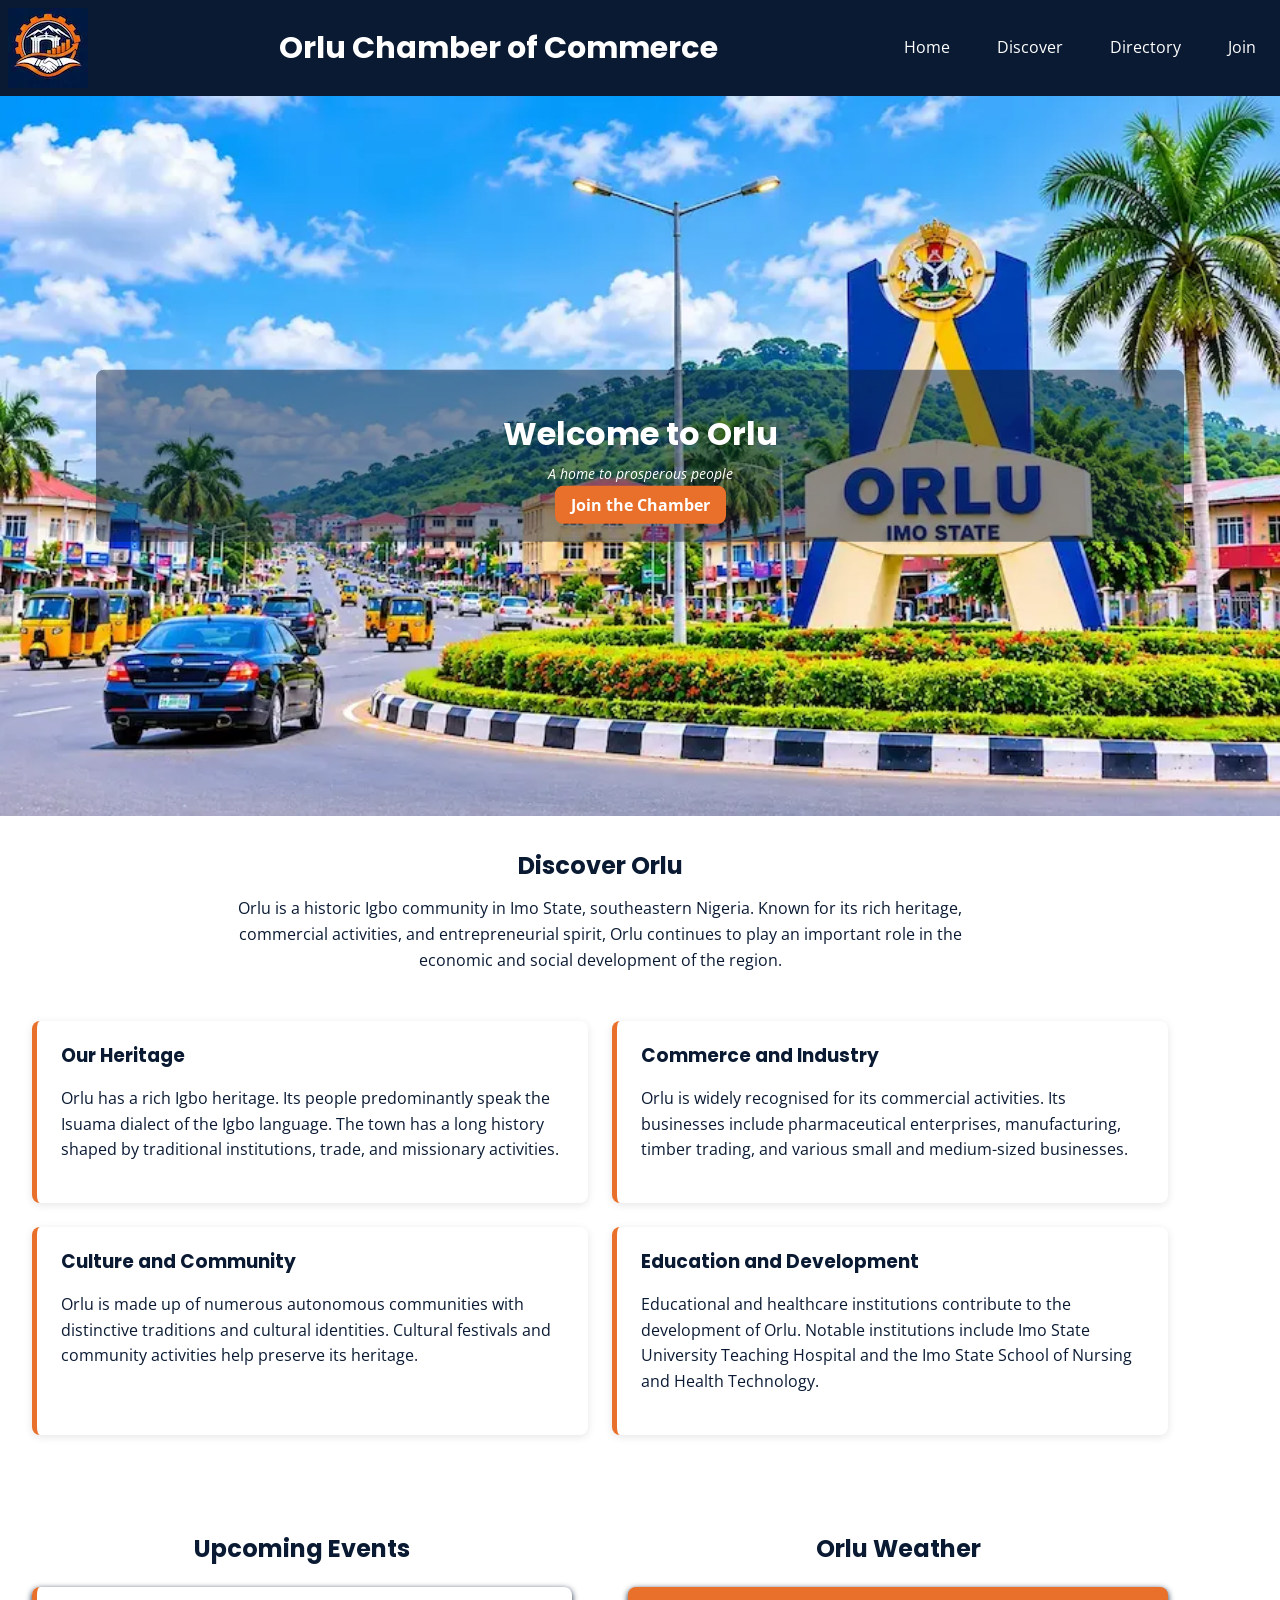
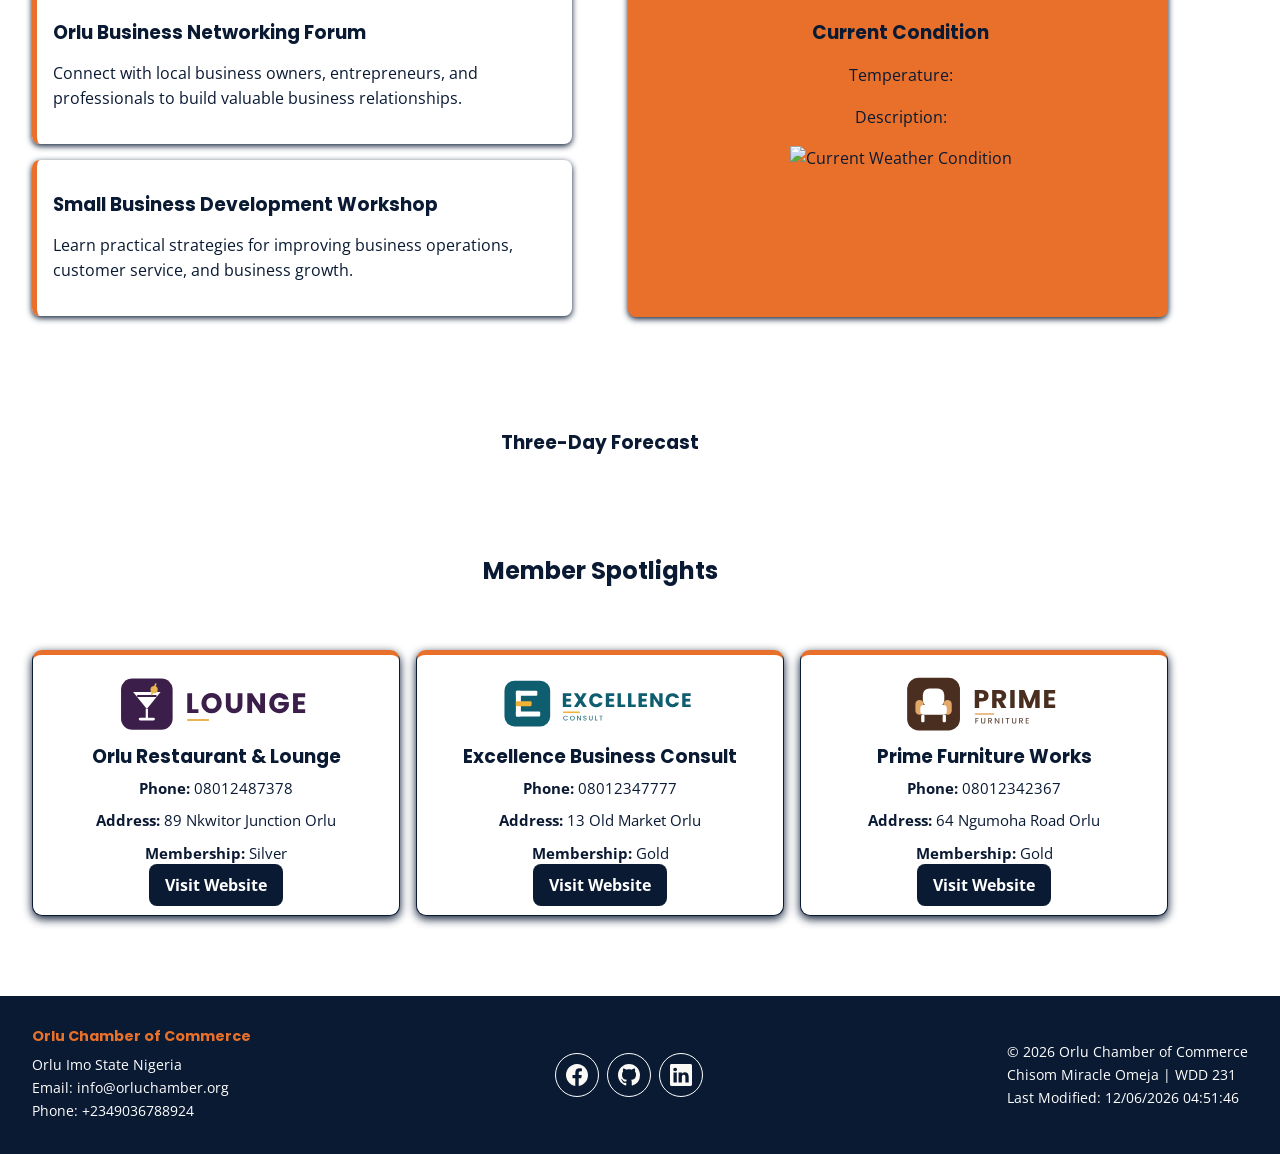
==== commit fac0f156: "Updated Join Page" ====
--- a/chamber/index.html
+++ b/chamber/index.html
@@ -24,6 +24,9 @@
 
     <link rel="preconnect" href="https://fonts.googleapis.com">
     <link rel="preconnect" href="https://fonts.gstatic.com" crossorigin>
+    <link rel="preconnect" href="https://api.openweathermap.org">
+
+
     <link
         href="https://fonts.googleapis.com/css2?family=Open+Sans:wght@400;700&family=Poppins:wght@600;700&display=swap"
         rel="stylesheet">
--- a/chamber/styles/small.css
+++ b/chamber/styles/small.css
@@ -1,12 +1,13 @@
 :root {
     --primary-color: #0a1a33;
-    --secondary-color: #D97736;
-    --secondary-dark: #A94F18;
     --secondary-light: #e8702a;
     --background-color: #ffffff;
-    --background-color-2: #ddd;
-    --border-color: #ddd;
-    --text-color: #292929;
+    --border-color: #9e9494;
+    --background-color-2: #f2f2f2;
+    --hero-overlay: rgb(10 26 51 / 45%);
+    --shadow-dark: rgb(0 0 0);
+    --shadow-soft: rgb(0 0 0 / 10%);
+    --backdrop-color: rgb(0 0 0 / 50%);
 }
 
 * {
@@ -16,10 +17,19 @@
 body {
     font-family: "Open Sans", Arial, sans-serif;
     background-color: var(--background-color);
-    color: var(--text-color);
+    color: var(--primary-color);
     line-height: 1.6;
 }
 
+h1,
+h2,
+h3,
+header .site-name {
+    font-family: "Poppins", sans-serif;
+    line-height: 1.2;
+}
+
+/* Header and navigation */
 header {
     display: grid;
     grid-template-columns: 50px minmax(0, 1fr) 44px;
@@ -32,9 +42,9 @@
 
 header .site-name {
     margin: 0;
+    padding: 0.5rem;
     font-size: 1.2rem;
     font-weight: 700;
-    padding: 0.5rem;
     overflow-wrap: break-word;
 }
 
@@ -44,18 +54,9 @@
     height: auto;
 }
 
-h1,
-h2,
-h3,
-header .site-name {
-    font-family: "Roboto";
-    line-height: 1.2;
-}
-
 .hamburger {
-    display: block;
+    padding: 0.5rem;
     background: none;
-    padding: 0.5rem;
     border: none;
     color: var(--background-color);
     cursor: pointer;
@@ -63,20 +64,6 @@
     font-weight: bold;
 }
 
-nav a {
-    display: block;
-    color: var(--background-color);
-    text-decoration: none;
-    padding: 0.75rem 1rem;
-    text-align: center;
-    border-radius: 4px;
-    transition: background-color 0.3s ease;
-}
-
-nav a:hover {
-    background-color: var(--secondary-dark);
-}
-
 nav {
     display: none;
 }
@@ -84,59 +71,59 @@
 nav.show {
     display: block;
     grid-column: 1/-1;
-    width: auto;
-    margin: 0;
-    padding: 0;
-    background-color: var(--primary-color);
-    padding: 1rem;
-
+    padding: 1rem;
+}
+
+nav a {
+    display: block;
+    padding: 0.75rem 1rem;
+    border-radius: 4px;
+    color: var(--background-color);
+    text-align: center;
+    text-decoration: none;
+    transition: background-color 0.3s ease;
 }
 
 nav.show a {
-    display: block;
-    width: 100%;
     padding: 0.9rem 1.5rem;
     border-radius: 0;
     text-align: left;
 }
 
-main {
-    max-width: none;
-    margin: 0 auto;
-
-}
+/* Shared hover color */
+nav a:hover,
+.menu button:hover,
+.business-card a:hover,
+.social a:hover,
+#spotlight-container a:hover,
+.membership-card a:hover,
+.join-page input[type="submit"]:hover {
+    background-color: var(--secondary-light);
+}
+
+/* Layout */
+.directory-main h1 {
+    margin-bottom: 2rem;
+    padding: 1rem;
+    text-align: left;
+}
+
 
 main #discover-orlu,
 .community-info,
 .home-info,
 #weather,
 #weather-forecast,
-#spotlights {
+#spotlights, .directory-main {
     max-width: 1200px;
     padding: 1rem;
 }
 
-header,
-footer {
-    max-width: 100%;
-}
-
-main h1 {
-    margin-bottom: 2rem;
-    padding: 1rem;
-    text-align: left;
-    color: var(--primary-color);
-}
-
-
-.menu button {
-    background-color: var(--primary-color);
-    color: var(--background-color);
-    border: none;
-    padding: 0.7rem 1.2rem;
-    cursor: pointer;
-    border-radius: 5px;
-    transition: background-color 0.3s ease;
+
+.grid {
+    display: grid;
+    grid-template-columns: 1fr;
+    gap: 1rem;
 }
 
 .menu {
@@ -146,90 +133,110 @@
     margin-top: 1rem;
 }
 
-.menu button:hover {
-    background-color: var(--secondary-dark);
+.menu button {
+    padding: 0.7rem 1.2rem;
+    background-color: var(--primary-color);
+    border: none;
+    border-radius: 5px;
+    color: var(--background-color);
+    cursor: pointer;
+    transition: background-color 0.3s ease;
+}
+
+/* Cards (directory and spotlights) */
+.business-card,
+#spotlight-container article {
+    padding: 1rem;
+    background-color: var(--background-color);
+    border: 1px solid var(--primary-color);
+    border-top: 5px solid var(--secondary-light);
+    border-radius: 10px;
+    overflow: hidden;
+    text-align: center;
+    transition: transform 0.3s ease, box-shadow 0.3s ease;
 }
 
 .business-card {
     width: 100%;
     max-width: 400px;
-    background-color: var(--background-color);
-    border: 1px solid var(--primary-color);
-    border-radius: 10px;
-    border-top: 5px solid var(--secondary-color);
-    overflow: hidden;
-    padding: 1rem;
-    margin: 0 auto;
-    margin-bottom: 1rem;
-    margin-top: 1.5rem;
-    text-align: center;
-    box-shadow: 0 3px 10px #000;
-    transition: transform 0.3s ease, box-shadow 0.3s ease;
-}
-
-.business-card h3 {
-    color: var(--primary-color);
-    margin-top: 0.5rem;
-
-}
-
-.business-card img {
+    margin: 1.5rem auto 1rem;
+    box-shadow: 0 3px 10px var(--shadow-dark);
+}
+
+#spotlight-container article {
+    margin: 1.5rem 0 1rem;
+    box-shadow: 0 3px 10px var(--primary-color);
+}
+
+#spotlight-container article:hover {
+    transform: translateY(-5px);
+}
+
+.business-card img,
+#spotlight-container img {
+    display: block;
     width: 200px;
     height: auto;
+    margin: 0 auto;
     border-radius: 5px;
     object-fit: contain;
-    display: block;
-    margin: 0 auto;
-}
-
-.business-card p {
+}
+
+#spotlight-container img {
+    aspect-ratio: 3 / 1;
+}
+
+.business-card p,
+#spotlight-container article p {
     margin: 0.5rem 0;
-    text-align: center;
     font-size: 0.95rem;
-
-}
-
+}
+
+.business-card h3 {
+    margin-top: 0.5rem;
+}
+
+#spotlight-container article h3 {
+    margin: 0.5rem 0;
+}
+
+/* Button-style links */
+.business-card a,
+#spotlight-container a,
+.membership-card a {
+    background-color: var(--primary-color);
+    border-radius: 8px;
+    color: var(--background-color);
+    font-weight: 700;
+    text-decoration: none;
+}
 
 .business-card a {
-    background-color: var(--primary-color);
-    color: var(--background-color);
-    text-decoration: none;
     padding: 0.4rem 1rem;
-    border-radius: 8px;
-    margin: 0 auto;
-    font-weight: 700;
-
-}
-
-.business-card a:hover {
-    background-color: var(--secondary-dark);
-}
-
-.grid {
-    display: grid;
-    grid-template-columns: 1fr;
-    gap: 1rem;
-}
-
+}
+
+#spotlight-container a,
+.membership-card a {
+    padding: 0.6rem 1rem;
+    margin-top: 0.5rem;
+}
+
+/* Directory list view */
 .list {
     display: flex;
     flex-direction: column;
-    gap: 0;
 }
 
 .list .business-card {
-    max-width: 90%;
     display: grid;
     grid-template-columns: 1.5fr 1.5fr 1fr 1fr;
     align-items: center;
     gap: 1rem;
-    padding: 1rem;
-    margin: 0 auto;
-    margin-top: 2rem;
+    max-width: 90%;
+    margin: 2rem auto 0;
     border: 1px solid var(--background-color-2);
     border-radius: 0;
     text-align: left;
-
 }
 
 .list .business-card:nth-child(even) {
@@ -251,15 +258,20 @@
     overflow-wrap: anywhere;
 }
 
+#members-cards {
+    min-height: 100vh;
+}
+
+/* Footer */
 footer {
     display: flex;
     flex-direction: column;
     width: 100%;
+    margin-top: 2rem;
+    padding: 1.5rem 1rem;
     background-color: var(--primary-color);
     color: var(--background-color);
     text-align: center;
-    padding: 1.5rem 1rem;
-    margin-top: 2rem;
     overflow-wrap: anywhere;
 }
 
@@ -271,31 +283,25 @@
 }
 
 footer h2 {
+    margin-bottom: 0.5rem;
     color: var(--secondary-light);
-    margin-bottom: 0.5rem;
 }
 
 .social {
     display: flex;
     justify-content: center;
     column-gap: 8px;
-    margin-bottom: 1rem;
     margin: 20px auto;
-    border-radius: 5px;
 }
 
 .social a {
     display: flex;
     justify-content: center;
     align-items: center;
-    border: var(--background-color) solid 1px;
     width: 44px;
     height: 44px;
+    border: 1px solid var(--background-color);
     border-radius: 22px;
-}
-
-.social a:hover {
-    background-color: var(--secondary-dark);
 }
 
 .social img {
@@ -303,11 +309,7 @@
     height: 22px;
 }
 
-
-#members-cards {
-    min-height: 100vh;
-}
-
+/* Hero */
 #hero {
     position: relative;
     overflow: hidden;
@@ -320,18 +322,6 @@
     object-fit: cover;
     animation: heroZoom 2s ease-out;
 }
-
-@keyframes heroZoom {
-    from {
-        transform: scale(1.08);
-    }
-
-    to {
-        transform: scale(1);
-    }
-}
-
-
 
 .hero-content {
     position: absolute;
@@ -340,12 +330,41 @@
     transform: translate(-50%, -50%);
     width: 85%;
     padding: 1.5rem;
-    box-sizing: border-box;
-    text-align: center;
-    color: var(--background-color);
-    background-color: rgba(23, 43, 77, 0.45);
+    background-color: var(--hero-overlay);
     border-radius: 8px;
+    color: var(--background-color);
+    text-align: center;
     animation: heroTextEntrance 1.5s ease-out;
+}
+
+.hero-content h1 {
+    margin-bottom: 1rem;
+    color: var(--background-color);
+    text-align: center;
+}
+
+.hero-content p {
+    margin: -0.5rem 0 0.5rem;
+    font-size: 0.9rem;
+}
+
+.hero-content a {
+    padding: 0.5rem 1rem;
+    background-color: var(--secondary-light);
+    border-radius: 8px;
+    color: var(--background-color);
+    font-weight: bold;
+    text-decoration: none;
+}
+
+@keyframes heroZoom {
+    from {
+        transform: scale(1.08);
+    }
+
+    to {
+        transform: scale(1);
+    }
 }
 
 @keyframes heroTextEntrance {
@@ -360,91 +379,22 @@
     }
 }
 
-.hero-content h1 {
-    text-align: center;
-    color: var(--background-color);
-    margin-bottom: 0;
-}
-
-.hero-content p {
-    font-size: 1.2rem;
-    margin-bottom: 0.5rem;
-    margin-top: -0.5rem;
-}
-
-.hero-content a {
-    background-color: var(--secondary-light);
-    color: var(--background-color);
-    text-decoration: none;
-    font-weight: bold;
-    padding: .5rem 1rem;
-    border-radius: 8px;
-}
-
-.hero-content a:hover {
-    background-color: var(--secondary-dark);
-}
-
-
-#spotlight-container {
+/* Spotlights, events, weather */
+#spotlight-container,
+.home-info,
+.community-info {
     display: grid;
     grid-template-columns: 1fr;
     gap: 1rem;
-    padding: 1rem;
-}
-
-#spotlight-container article {
-    background-color: var(--background-color);
-    border: 1px solid var(--primary-color);
-    border-radius: 10px;
-    border-top: 5px solid var(--secondary-color);
-    overflow: hidden;
-    padding: 1rem;
-    margin-bottom: 1rem;
-    margin-top: 1.5rem;
-    text-align: center;
-    box-shadow: 0 3px 10px #000;
-    transition: transform 0.3s ease, box-shadow 0.3s ease;
-}
-
-#spotlight-container article:hover {
-    transform: translateY(-5px);
-}
-
-#spotlight-container article p {
-    margin: 0.5rem 0;
-    text-align: center;
-    font-size: 0.95rem;
-
-}
-
-#spotlight-container article h3 {
-    margin: 0.5rem 0;
-}
-
-#spotlight-container img {
-    width: 200px;
-    height: auto;
-    aspect-ratio: 3 / 1;
-    border-radius: 5px;
-    object-fit: contain;
-    display: block;
-    margin: 0 auto;
-}
-
-#spotlight-container a {
-    display: inline;
-    background-color: var(--primary-color);
-    color: var(--background-color);
-    padding: 0.6rem 1rem;
-    margin-top: 0.5rem;
-    border-radius: 8px;
-    font-weight: 700;
-    text-decoration: none;
-}
-
-#spotlight-container a:hover {
-    background-color: var(--secondary-dark);
+}
+
+#spotlight-container {
+    padding: 1rem;
+}
+
+.home-info,
+.community-info {
+    gap: 1.5rem;
 }
 
 #events,
@@ -456,37 +406,47 @@
 
 #events h2,
 #weather h2,
+#spotlights h2,
+#weather-forecast h3,
+#discover-orlu>h2 {
+    text-align: center;
+}
+
+#events h2,
+#weather h2,
 #spotlights h2 {
-    text-align: center;
     margin-bottom: 1.5rem;
 }
 
+#events article,
+#current-weather,
+#weather-forecast div {
+    padding: 1rem;
+    border-left: 5px solid var(--secondary-light);
+    border-radius: 8px;
+    box-shadow: 0 2px 6px;
+}
+
 #events article {
-    background-color: var(--background-color);
-    padding: 1rem;
-    border-radius: 8px;
-    border-left: 5px solid var(--secondary-color);
     margin-bottom: 1rem;
-    box-shadow: 0 2px 6px;
 }
 
 #events article h3 {
-    color: var(--primary-color);
     margin-bottom: 0.5rem;
+}
+
+#current-weather,
+#weather-forecast div {
+    text-align: center;
+}
+
+#current-weather {
+    margin-bottom: 1rem;
+    background-color: var(--secondary-light);
 }
 
 #weather {
     margin-top: -5.5rem;
-}
-
-#current-weather {
-    background-color: var(--secondary-light);
-    padding: 1rem;
-    box-shadow: 0 2px 6px;
-    border-left: 5px solid var(--secondary-color);
-    border-radius: 8px;
-    text-align: center;
-    margin-bottom: 1rem;
 }
 
 #weather-forecast {
@@ -494,37 +454,14 @@
     grid-template-columns: 1fr;
     gap: 1rem;
     margin-top: -2rem;
-    padding: 1rem;
-}
-
-#weather-forecast h3 {
-    text-align: center;
-}
-
-#weather-forecast div {
-    background-color: var(--background-color);
-    padding: 1rem;
-    box-shadow: 0 2px 6px;
-    border-left: 5px solid var(--secondary-color);
-    border-radius: 8px;
-    text-align: center;
-}
-
-.home-info {
-    display: grid;
-    grid-template-columns: 1fr;
-    gap: 1.5rem;
-}
-
-/* Discover Orlu Section */
+}
+
+/* Discover page */
 #discover-orlu {
     padding: 2rem 1rem;
-    background-color: var(--background);
 }
 
 #discover-orlu>h2 {
-    text-align: center;
-    color: var(--primary);
     margin-bottom: 1rem;
 }
 
@@ -532,36 +469,21 @@
     max-width: 800px;
     margin: 0 auto 2rem;
     text-align: center;
-    line-height: 1.6;
-}
-
-.community-info {
-    display: grid;
-    grid-template-columns: 1fr;
-    gap: 1.5rem;
 }
 
 .community-info article {
-    background-color: white;
     padding: 1.5rem;
-    border-left: 5px solid var(--secondary);
+    background-color: var(--background-color);
+    border-left: 5px solid var(--secondary-light);
     border-radius: 8px;
-    box-shadow: 0 2px 8px rgba(0, 0, 0, 0.1);
+    box-shadow: 0 2px 8px var(--shadow-soft);
 }
 
 .community-info h3 {
-    color: var(--primary);
     margin-top: 0;
 }
 
-.community-info p {
-    line-height: 1.6;
-}
-
-
-
-
-/* Join Page */
+/* Join page */
 .join-page {
     max-width: 1100px;
     margin: 0 auto;
@@ -570,11 +492,6 @@
 
 .join-page h1 {
     text-align: center;
-}
-
-.join-page h1,
-.join-page h2 {
-    color: #172B4D;
 }
 
 .join-page form {
@@ -596,7 +513,7 @@
 .join-page textarea {
     width: 100%;
     padding: 0.8rem;
-    border: 1px solid #aaa;
+    border: 1px solid var(--border-color);
     border-radius: 5px;
     font: inherit;
 }
@@ -607,15 +524,11 @@
 }
 
 .join-page input[type="submit"] {
-    background-color: #172B4D;
-    color: white;
+    background-color: var(--primary-color);
     border: none;
+    color: var(--background-color);
     cursor: pointer;
     font-weight: bold;
-}
-
-.join-page input[type="submit"]:hover {
-    background-color: #D97736;
 }
 
 .membership-cards {
@@ -625,12 +538,12 @@
 }
 
 .membership-card {
-    background-color: white;
-    border: 1px solid #ddd;
-    border-left: 5px solid #D97736;
+    padding: 1.2rem;
+    background-color: var(--background-color);
+    border: 1px solid var(--background-color);
+    border-left: 5px solid var(--secondary-light);
     border-radius: 8px;
-    padding: 1.2rem;
-    box-shadow: 0 2px 6px rgba(0, 0, 0, 0.1);
+    box-shadow: 0 2px 6px var(--shadow-soft);
     animation: cardEntrance 1.2s ease both;
 }
 
@@ -650,23 +563,6 @@
     animation-delay: 0.8s;
 }
 
-.membership-card a {
-    display: inline;
-    background-color: var(--primary-color);
-    color: var(--background-color);
-    padding: 0.6rem 1rem;
-    margin-top: 0.5rem;
-    border-radius: 8px;
-    font-weight: 700;
-    text-decoration: none;
-}
-
-
-.membership-card a:hover {
-    background-color: #D97736;
-}
-
-/* Membership card entrance animation */
 @keyframes cardEntrance {
     from {
         opacity: 0;
@@ -679,60 +575,51 @@
     }
 }
 
-/* Modal styling */
+/* Modal */
 .join-page dialog {
-    max-width: 450px;
-    width: 90%;
-    margin: auto;
-    padding: 1.5rem;
-    border: none;
-    border-radius: 10px;
-    box-shadow: 0 4px 15px rgba(0, 0, 0, 0.25);
-}
-
-.join-page dialog::backdrop {
-    background-color: rgba(0, 0, 0, 0.6);
-}
-
-
-
-.join-page dialog {
-    border: 1px solid rgb(0 0 0 / 10%);
-    border-radius: .25rem;
-    padding: 1rem;
-    background-color: #fff;
-    box-shadow: 0 0 3rem #777;
+    position: relative;
     width: 90%;
     max-width: 600px;
+    margin: auto;
+    padding: 1rem;
+    background-color: var(--background-color);
+    border: 1px solid var(--shadow-soft);
+    border-radius: 0.25rem;
+    box-shadow: 0 0 3rem var(--background-color-2);
 }
 
 .join-page dialog::backdrop {
-    background-color: rgb(0 0 0 / 50%);
+    background-color: var(--backdrop-color);
 }
 
 .join-page dialog button {
     position: absolute;
-    top: 23px;
-    right: 23px;
-    padding: .5rem 1rem;
+    top: 20px;
+    right: 20px;
+    padding: 0.3rem;
     border: 1px solid var(--background-color-2);
     border-radius: 6px;
 }
 
 .join-page dialog h2 {
+    margin-top: 0;
+    padding: 0.7rem;
     background-color: var(--primary-color);
-    color: var(--background-color);
-    padding: 0.7rem;
-    margin-top: 0;
-    text-align: center;
     border-radius: 8px;
-}
-
+    color: var(--background-color);
+    text-align: center;font-size: 1rem;
+}
 
 #results {
+    padding: 0 1rem;
     background-color: var(--background-color-2);
-    padding: 0 1rem;
     border: 1px solid var(--border-color);
     border-radius: 6px;
     white-space: pre-line;
-}+}
+.join-page form,
+.membership-options {
+    padding-inline: 1rem;
+}
+
+
--- a/chamber/styles/larger.css
+++ b/chamber/styles/larger.css
@@ -2,11 +2,11 @@
     .list .business-card {
         grid-template-columns: 1fr;
     }
+    
 
 }
 
 @media screen and (min-width: 768px) {
-
     header {
         grid-template-columns: 50px minmax(0, 1fr);
     }
@@ -17,7 +17,6 @@
 
     header img {
         width: 80px;
-        max-width: 100%;
     }
 
     nav,
@@ -32,55 +31,24 @@
         display: none;
     }
 
-    .grid {
-        display: grid;
-        grid-template-columns: repeat(2, 1fr);
-
-    }
-
-    main h1 {
-        text-align: center;
-        font-size: 2.5rem;
-    }
-
+    .grid,
     .community-info {
         grid-template-columns: repeat(2, 1fr);
     }
 
+
     footer {
-        align-items: center;
         flex-direction: row;
         justify-content: space-between;
+        align-items: center;
         padding: 2rem;
-
     }
 }
 
 @media screen and (min-width: 1024px) {
-
-
-    .grid {
-        display: grid;
-        grid-template-columns: repeat(3, 1fr);
-    }
-
-    .directory-main {
-        max-width: 1200px;
-    }
-
-
-    main h1 {
-        text-align: left;
-
-    }
-
-
     header {
-        display: grid;
         grid-template-columns: 100px 1fr auto;
-        align-items: center;
         gap: 15px;
-
     }
 
     header img {
@@ -93,30 +61,35 @@
 
     nav {
         grid-column: 3;
-        display: flex;
         align-items: center;
         justify-self: end;
         gap: 15px;
     }
 
-
-
-    #weather-forecast {
-        grid-template-columns: repeat(3, 1fr);
-        margin-bottom: 5rem;
+    main h1 {
+        text-align: left;
     }
 
-    #weather-forecast h3 {
-        grid-column: 1/4;
-    }
-
+    .grid,
+    #weather-forecast,
     #spotlight-container {
         grid-template-columns: repeat(3, 1fr);
     }
 
+    .directory-main {
+        max-width: 1200px;
+    }
 
     #weather {
         margin-top: 0;
+    }
+
+    #weather-forecast {
+        margin-bottom: 2rem;
+    }
+
+    #weather-forecast h3 {
+        grid-column: 1/-1;
     }
 
     #current-weather {
@@ -127,18 +100,11 @@
         grid-template-columns: 1fr 1fr;
         align-items: stretch;
         margin-bottom: 2rem;
-
     }
 
     .home-info>section {
         height: 100%;
-        box-sizing: border-box;
     }
-
-    .community-info {
-        grid-template-columns: repeat(2, 1fr);
-    }
-
 
     .join-page {
         display: grid;
@@ -160,24 +126,7 @@
         grid-row: 2;
     }
 
-    .membership-cards {
-        grid-template-columns: 1fr;
-    }
-
     .membership-card {
-        padding: 1.85rem;
-    }
-
-    header,
-    footer {
-        max-width: 100%;
-    }
-
-    footer {
-        align-items: center;
-        flex-direction: row;
-        justify-content: space-between;
-        padding: 2rem;
-
+        padding: 1.7rem;
     }
 }
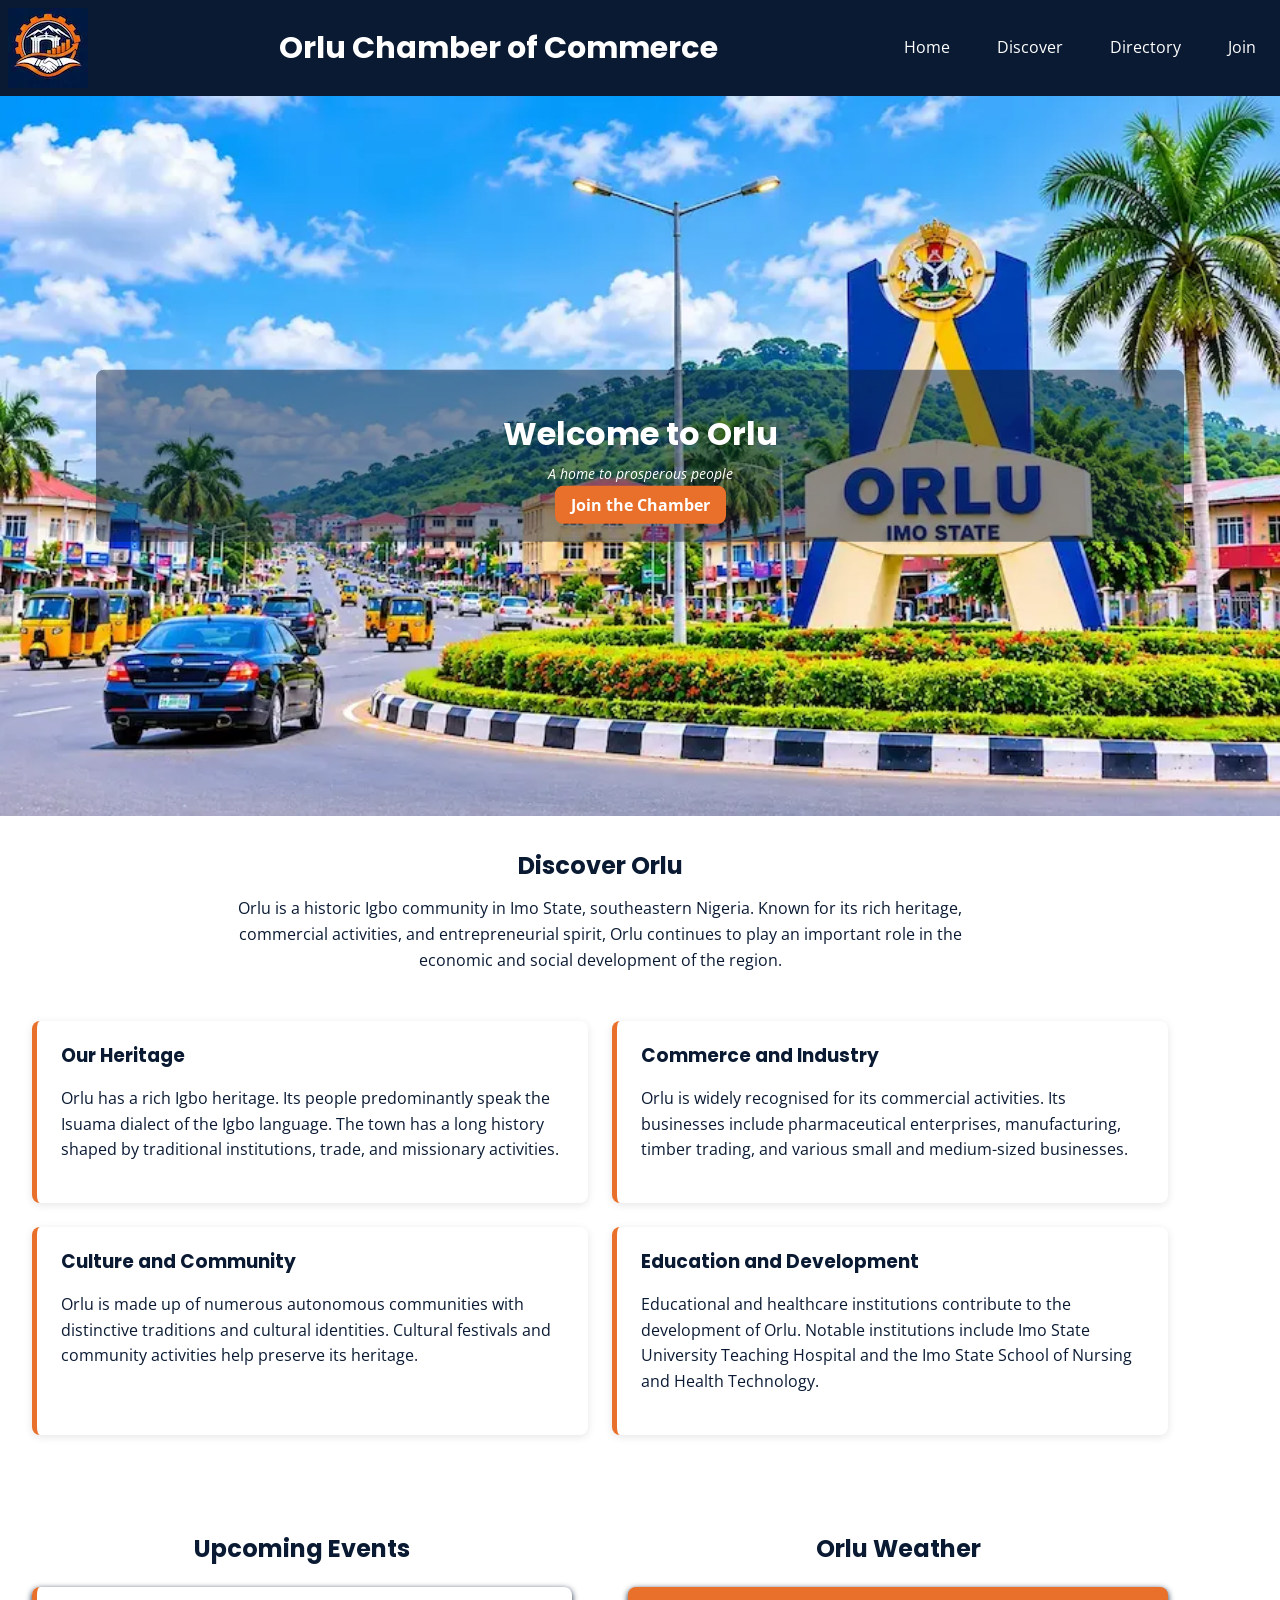
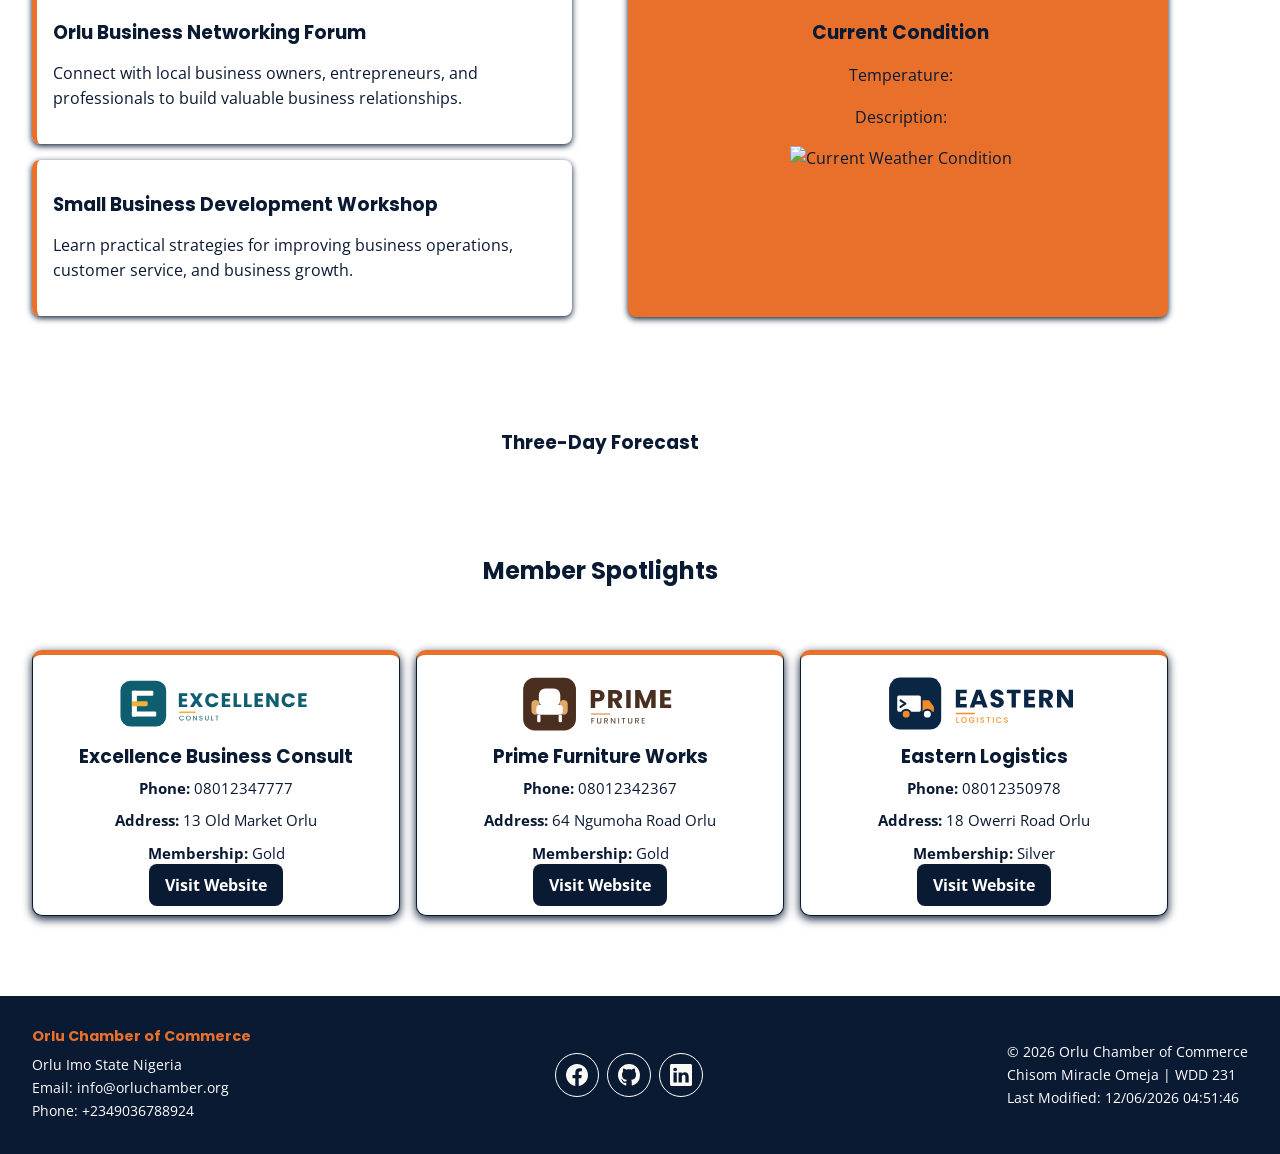
==== commit 4386d958: "Discover Page" ====
--- a/chamber/index.html
+++ b/chamber/index.html
@@ -4,42 +4,48 @@
 <head>
     <meta charset="UTF-8">
     <meta name="viewport" content="width=device-width, initial-scale=1.0">
-
-    <title>Orlu Chamber of Commerce | Business Directory</title>
+    <title>Orlu Chamber of Commerce | Home</title>
 
     <meta name="description"
-        content="Explore the Orlu Chamber of Commerce business directory to discover local businesses, services and business opportunities in Orlu, Imo State, Nigeria.">
+        content="Welcome to the Orlu Chamber of Commerce. Discover Orlu's business community, local heritage, commercial opportunities, upcoming events and member businesses in Imo State, Nigeria.">
 
     <meta name="author" content="Chisom Miracle Omeja">
 
+    <meta name="theme-color" content="#0a1a33">
+
     <link rel="icon" href="favicon.ico">
 
-    <meta property="og:title" content="Orlu Chamber of Commerce | Business Directory">
+    <!-- Open Graph Metadata -->
+    <meta property="og:title" content="Orlu Chamber of Commerce | Home">
     <meta property="og:description"
-        content="Discover businesses, services and business opportunities in Orlu, Imo State, Nigeria.">
+        content="Explore Orlu's business community, heritage, commercial opportunities and local businesses in Imo State, Nigeria.">
     <meta property="og:image" content="https://miraclechisomomeja-lgtm.github.io/wdd231/chamber/images/og-image.jpg">
-    <meta property="og:url" content="https://miraclechisomomeja-lgtm.github.io/wdd231/chamber/directory.html">
+    <meta property="og:image:alt" content="A view of Orlu, Imo State, Nigeria">
+    <meta property="og:url" content="https://miraclechisomomeja-lgtm.github.io/wdd231/chamber/index.html">
     <meta property="og:type" content="website">
 
-
+    <!-- Preconnect -->
     <link rel="preconnect" href="https://fonts.googleapis.com">
     <link rel="preconnect" href="https://fonts.gstatic.com" crossorigin>
     <link rel="preconnect" href="https://api.openweathermap.org">
 
-
+    <!-- Google Fonts -->
     <link
         href="https://fonts.googleapis.com/css2?family=Open+Sans:wght@400;700&family=Poppins:wght@600;700&display=swap"
         rel="stylesheet">
 
-
+    <!-- Stylesheets -->
     <link rel="stylesheet" href="styles/normalize.css">
     <link rel="stylesheet" href="styles/small.css">
+    <link rel="stylesheet" href="styles/medium.css">
     <link rel="stylesheet" href="styles/larger.css">
 
+    <!-- JavaScript -->
     <script src="scripts/last-modified.js" defer></script>
     <script src="scripts/navigation.js" defer></script>
     <script src="scripts/weather.js" defer></script>
     <script src="scripts/spotlights.js" defer></script>
+
 </head>
 
 <body>
@@ -52,7 +58,7 @@
         </button>
         <nav id="nav-bar">
             <a href="index.html">Home</a>
-            <a href="discovery.html">Discover</a>
+            <a href="discover.html">Discover</a>
             <a href="directory.html">Directory</a>
             <a href="join.html">Join</a>
         </nav>
--- a/chamber/styles/small.css
+++ b/chamber/styles/small.css
@@ -114,7 +114,8 @@
 .home-info,
 #weather,
 #weather-forecast,
-#spotlights, .directory-main {
+#spotlights,
+.directory-main {
     max-width: 1200px;
     padding: 1rem;
 }
@@ -499,6 +500,19 @@
     flex-direction: column;
     gap: 1rem;
     margin-bottom: 2rem;
+    animation: formEntrance 1s ease-out;
+}
+
+@keyframes formEntrance {
+    from {
+        opacity: 0;
+        transform: translateY(25px);
+    }
+
+    to {
+        opacity: 1;
+        transform: translateY(0);
+    }
 }
 
 .join-page form label {
@@ -531,6 +545,20 @@
     font-weight: bold;
 }
 
+.membership-price {
+    color: var(--secondary-light);
+    font-size: 1.8rem;
+    font-weight: 700;
+    margin: 1rem 0 0;
+}
+
+.membership-duration {
+    color: var(--primary-color);
+    font-size: .85rem;
+    margin-top: 0;
+    font-weight: 600;
+}
+
 .membership-cards {
     display: grid;
     grid-template-columns: 1fr;
@@ -599,6 +627,7 @@
     padding: 0.3rem;
     border: 1px solid var(--background-color-2);
     border-radius: 6px;
+    font-size: 0.6rem;
 }
 
 .join-page dialog h2 {
@@ -607,7 +636,8 @@
     background-color: var(--primary-color);
     border-radius: 8px;
     color: var(--background-color);
-    text-align: center;font-size: 1rem;
+    text-align: center;
+    font-size: 1rem;
 }
 
 #results {
@@ -617,9 +647,94 @@
     border-radius: 6px;
     white-space: pre-line;
 }
+
 .join-page form,
 .membership-options {
     padding-inline: 1rem;
 }
 
-
+.membership-options h2 {
+    margin-top: 0;
+
+}
+
+.thankyou-main {
+    padding: 2.5rem;
+}
+
+
+
+/* Discover page */
+.discover-main {
+    max-width: 1200px;
+    margin: 0 auto;
+    padding: 1rem;
+}
+
+.discover-main h1 {
+    margin-bottom: 1rem;
+    text-align: center;
+}
+
+#visit-message {
+    margin-bottom: 2rem;
+    text-align: center;
+    font-weight: 600;
+}
+
+
+.discover-grid article {
+    display: grid;
+    grid-template-columns: 1fr;
+    padding: 1rem;
+    background-color: var(--background-color);
+    border: 1px solid var(--border-color);
+    border-top: 5px solid var(--secondary-light);
+    border-radius: 8px;
+    box-shadow: 0 2px 8px var(--shadow-soft);
+
+
+
+}
+
+.discover-grid {
+    display: grid;
+    gap: 1rem;
+
+}
+
+
+.discover-grid article figure {
+    width: 100%;
+    margin: 0;
+
+}
+
+.discover-grid article img {
+    border-radius: 8px;
+}
+
+.discover-grid address {
+    margin: 1rem;
+}
+
+.discover-grid article p {
+    font-size: 0.95rem;
+    margin: 1rem;
+}
+
+.discover-grid article a {
+    padding: 0.85rem;
+    margin-top: 1rem;
+    background-color: var(--primary-color);
+    border: none;
+    border-radius: 50px;
+    text-align: center;
+    text-decoration: none;
+    color: var(--background-color);
+    cursor: pointer;
+}
+
+.discover-grid a:hover {
+    background-color: var(--secondary-light);
+}
--- a/chamber/styles/medium.css
+++ b/chamber/styles/medium.css
@@ -0,0 +1,69 @@
+@media only screen and (min-width: 38rem) {
+
+
+    header {
+        grid-template-columns: 50px minmax(0, 1fr);
+    }
+
+    header .site-name {
+        font-size: 1.7rem;
+    }
+
+    header img {
+        width: 80px;
+    }
+
+    nav,
+    nav.show {
+        grid-column: 1/-1;
+        display: flex;
+        flex-direction: row;
+        justify-content: center;
+    }
+
+    .hamburger {
+        display: none;
+    }
+
+    .grid,
+    .community-info {
+        grid-template-columns: repeat(2, 1fr);
+    }
+
+
+    footer {
+        flex-direction: row;
+        justify-content: space-between;
+        align-items: center;
+        padding: 2rem;
+    }
+
+    .discover-grid article {
+        grid-template-areas:
+            "name name"
+            "photograph description"
+            "photograph address"
+            "link link "
+
+    }
+
+    .discover-grid article h2 {
+        grid-area: name;
+    }
+
+    .discover-grid article figure {
+        grid-area: photograph;
+    }
+
+    .discover-grid article p {
+        grid-area: description;
+    }
+
+    .discover-grid address {
+        grid-area: address;
+    }
+
+    .discover-grid article a {
+        grid-area: link;
+    }
+}
--- a/chamber/styles/larger.css
+++ b/chamber/styles/larger.css
@@ -1,51 +1,4 @@
-@media screen and (max-width: 599px) {
-    .list .business-card {
-        grid-template-columns: 1fr;
-    }
-    
-
-}
-
-@media screen and (min-width: 768px) {
-    header {
-        grid-template-columns: 50px minmax(0, 1fr);
-    }
-
-    header .site-name {
-        font-size: 1.7rem;
-    }
-
-    header img {
-        width: 80px;
-    }
-
-    nav,
-    nav.show {
-        grid-column: 1/-1;
-        display: flex;
-        flex-direction: row;
-        justify-content: center;
-    }
-
-    .hamburger {
-        display: none;
-    }
-
-    .grid,
-    .community-info {
-        grid-template-columns: repeat(2, 1fr);
-    }
-
-
-    footer {
-        flex-direction: row;
-        justify-content: space-between;
-        align-items: center;
-        padding: 2rem;
-    }
-}
-
-@media screen and (min-width: 1024px) {
+@media screen and (min-width: 64rem) {
     header {
         grid-template-columns: 100px 1fr auto;
         gap: 15px;
@@ -109,8 +62,9 @@
     .join-page {
         display: grid;
         grid-template-columns: 1.2fr 0.8fr;
+        grid-template-rows: 1fr;
+        align-items: stretch;
         gap: 2rem;
-        align-items: start;
     }
 
     .join-page>h1 {
@@ -119,6 +73,7 @@
 
     .join-page form {
         grid-column: 1;
+        margin-bottom: 0;
     }
 
     .membership-options {
@@ -126,7 +81,10 @@
         grid-row: 2;
     }
 
-    .membership-card {
-        padding: 1.7rem;
+    .discover-grid {
+        grid-template-columns: 1fr 1fr;
     }
+
+
+
 }
